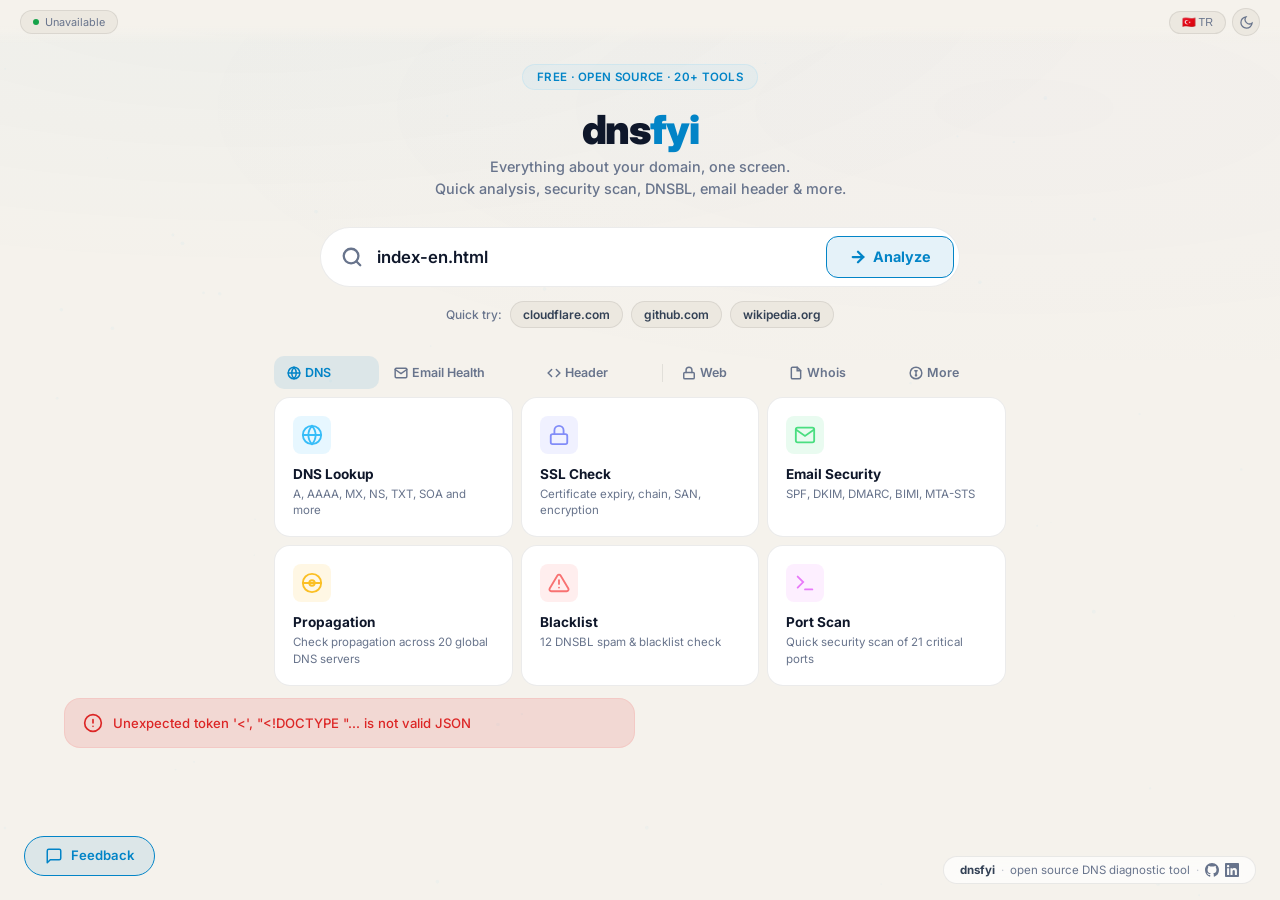
==== index-en.html @ 12da66c2 "sync: PDF export, SMTP diagnostics, soft fill buttons, favicon - PDF export: html2canvas + jspdf (lo" ====
<!DOCTYPE html>
<html lang="en">
<head>
<meta charset="UTF-8">
<meta name="viewport" content="width=device-width, initial-scale=1.0">
<title>dnsfyi — Free DNS Diagnostic Tool (20+ Tools)</title>
<meta name="description" content="dnsfyi — Free DNS diagnostic tool. DNS lookup, WHOIS, SSL check, email security, port scanner, DNSBL blacklist, typosquatting detection. 20+ tools, no sign‑up required.">
<meta name="keywords" content="DNS lookup, domain analysis, WHOIS, SSL check, blacklist, DNSBL, email security, SPF, DKIM, DMARC, port scanner, DNS tools">
<meta name="author" content="Uğur Çivak">
<meta name="robots" content="index, follow">
<meta name="theme-color" content="#0f172a">
<link rel="canonical" href="https://dnsfyi.com/en/">
<link rel="alternate" hreflang="tr" href="https://dnsfyi.com/">
<link rel="alternate" hreflang="en" href="https://dnsfyi.com/en/">
<link rel="alternate" hreflang="x-default" href="https://dnsfyi.com/">
<meta property="og:title" content="dnsfyi — Free DNS Diagnostic Tool">
<meta property="og:description" content="DNS, WHOIS, SSL, email security, port scanner, blacklist — all in one scored report. 20+ tools, free, no sign‑up.">
<meta property="og:type" content="website">
<meta property="og:url" content="https://dnsfyi.com/en/">
<meta property="og:site_name" content="dnsfyi">
<meta property="og:locale" content="en_US">
<meta name="twitter:card" content="summary_large_image">
<meta name="twitter:title" content="dnsfyi — DNS Diagnostic Tool">
<meta name="twitter:description" content="20+ tools for domain analysis — free, no sign‑up required.">
<script type="application/ld+json">{"@context":"https://schema.org","@type":"SoftwareApplication","name":"dnsfyi","description":"Free DNS diagnostic tool. DNS lookup, WHOIS, SSL, email security, port scanner, blacklist, typosquatting detection — 20+ tools.","applicationCategory":"WebApplication","operatingSystem":"All","offers":{"@type":"Offer","price":"0","priceCurrency":"USD"},"author":{"@type":"Person","name":"Uğur Çivak","url":"https://github.com/ugurcivak"},"url":"https://dnsfyi.com/en/","inLanguage":["tr","en"]}</script>
<script>(function(){var t=localStorage.getItem("theme");if(t==="dark")document.documentElement.setAttribute("data-theme","dark")})();</script>
<link rel="preconnect" href="https://fonts.googleapis.com">
<link href="https://fonts.googleapis.com/css2?family=Inter:wght@400;500;600;700;800;900&family=JetBrains+Mono:wght@400;500;600&display=swap" rel="stylesheet">
<link rel="icon" type="image/svg+xml" href="data:image/svg+xml,%3Csvg xmlns='http://www.w3.org/2000/svg' viewBox='0 0 32 32'%3E%3Crect x='13' y='15' width='6' height='14' rx='3' fill='%2338bdf8'/%3E%3Ccircle cx='16' cy='7' r='5.5' stroke='%2338bdf8' stroke-width='2' fill='none'/%3E%3Ccircle cx='16' cy='7' r='2' fill='%2338bdf8'/%3E%3C/svg%3E">
<link rel="manifest" href="/manifest.json">
<link rel="stylesheet" href="style.css">
<script defer src="/libs/html2canvas.min.js"></script>
<script defer src="/libs/jspdf.umd.min.js"></script>
</head>
<body>

<noscript><div style="text-align:center;padding:40px;color:var(--text-muted);font-family:sans-serif">dnsfyi requires JavaScript to function. Please enable JavaScript in your browser.</div></noscript>

<canvas id="particles"></canvas>
<div class="bg-glow"></div>

<div class="top-bar">
    <div class="top-bar-left">
    <div class="visitor-ip" id="visitorIp"><span class="ip-dot"></span> Loading IP...</div>
    <span class="visitor-ip" id="rate-limit" style="visibility:hidden"></span>
  </div>
  <div class="top-bar-right">
    <button id="langBtn" class="lang-btn" title="Türkçe">🇹🇷 TR</button>
    <button id="themeBtn" class="theme-btn" title="Light Theme">
      <svg class="icon-sun" viewBox="0 0 24 24" fill="none" stroke="currentColor" stroke-width="2" stroke-linecap="round"><circle cx="12" cy="12" r="5"/><line x1="12" y1="1" x2="12" y2="3"/><line x1="12" y1="21" x2="12" y2="23"/><line x1="4.22" y1="4.22" x2="5.64" y2="5.64"/><line x1="18.36" y1="18.36" x2="19.78" y2="19.78"/><line x1="1" y1="12" x2="3" y2="12"/><line x1="21" y1="12" x2="23" y2="12"/><line x1="4.22" y1="19.78" x2="5.64" y2="18.36"/><line x1="18.36" y1="5.64" x2="19.78" y2="4.22"/></svg>
      <svg class="icon-moon" style="display:none" viewBox="0 0 24 24" fill="none" stroke="currentColor" stroke-width="2" stroke-linecap="round"><path d="M21 12.79A9 9 0 1111.21 3 7 7 0 0021 12.79z"/></svg>
    </button>
  </div>
</div>

<!-- Hero -->
<section class="hero" id="hero">
  <div class="hero-badge">Free · Open Source · 20+ Tools</div>
  <div class="hero-brand">
    <div>
      <h1 class="hero-title">dns<span class="fyi">fyi</span></h1>
      <p class="hero-desc">Everything about your domain, one screen.<br>Quick analysis, security scan, DNSBL, email header &amp; more.</p>
    </div>
  </div>

  <div class="hero-search">
    <div class="search-container" id="searchContainer">
      <svg class="search-icon" width="22" height="22" viewBox="0 0 24 24" fill="none" stroke="currentColor" stroke-width="2.5" stroke-linecap="round"><circle cx="11" cy="11" r="8"/><line x1="21" y1="21" x2="16.65" y2="16.65"/></svg>
      <input type="text" id="domain-input" class="hero-input" placeholder="example.com" value="" spellcheck="false">
      <div class="search-actions">
        <button class="btn-analyze" id="analyze-btn">
          <svg width="18" height="18" viewBox="0 0 24 24" fill="none" stroke="currentColor" stroke-width="3" stroke-linecap="round"><line x1="5" y1="12" x2="19" y2="12"/><polyline points="12 5 19 12 12 19"/></svg>
          Analyze
        </button>
      </div>
    </div>
    <div class="hero-examples">
      <span>Quick try:</span>
      <button data-domain="cloudflare.com">cloudflare.com</button>
      <button data-domain="github.com">github.com</button>
      <button data-domain="wikipedia.org">wikipedia.org</button>
    </div>
  </div>
  <div class="hero-collapsed-bar" id="heroCollapsed">
    <button class="export-quick-btn" data-action="share" title="Copy Link">
      <svg width="14" height="14" viewBox="0 0 24 24" fill="none" stroke="currentColor" stroke-width="2.5" stroke-linecap="round"><path d="M10 13a5 5 0 007.54.54l3-3a5 5 0 00-7.07-7.07l-1.72 1.71"/><path d="M14 11a5 5 0 00-7.54-.54l-3 3a5 5 0 007.07 7.07l1.71-1.71"/></svg>
    </button>
    <button id="heroFavBtn" class="export-quick-btn" data-action="toggle-fav-domain" title="Add to favorites">
      <svg width="14" height="14" viewBox="0 0 24 24" fill="none" stroke="currentColor" stroke-width="2" stroke-linecap="round"><polygon points="12 2 15.09 8.26 22 9.27 17 14.14 18.18 21.02 12 17.77 5.82 21.02 7 14.14 2 9.27 8.91 8.26 12 2"/></svg>
    </button>
  </div>
</section>

<!-- Tab Bar -->
<div class="tab-bar">
  <button class="tab-btn active" data-tab="hizli">
    <svg width="15" height="15" viewBox="0 0 24 24" fill="none" stroke="currentColor" stroke-width="2.5" stroke-linecap="round"><circle cx="12" cy="12" r="10"/><path d="M2 12h20M12 2a15.3 15.3 0 014 10 15.3 15.3 0 01-4 10 15.3 15.3 0 01-4-10 15.3 15.3 0 014-10z"/></svg>
    DNS
  </button>
  <button class="tab-btn" data-tab="email-health">
    <svg width="15" height="15" viewBox="0 0 24 24" fill="none" stroke="currentColor" stroke-width="2.5" stroke-linecap="round"><path d="M4 4h16c1.1 0 2 .9 2 2v12c0 1.1-.9 2-2 2H4c-1.1 0-2-.9-2-2V6c0-1.1.9-2 2-2z"/><polyline points="22,6 12,13 2,6"/></svg>
    Email Health
  </button>
  <button class="tab-btn" data-tab="email-header">
    <svg width="15" height="15" viewBox="0 0 24 24" fill="none" stroke="currentColor" stroke-width="2.5" stroke-linecap="round"><polyline points="16 18 22 12 16 6"/><polyline points="8 6 2 12 8 18"/></svg>
    Header
  </button>
  <div class="tab-divider"></div>
  <button class="tab-btn" data-tab="web">
    <svg width="15" height="15" viewBox="0 0 24 24" fill="none" stroke="currentColor" stroke-width="2.5" stroke-linecap="round"><rect x="3" y="11" width="18" height="11" rx="2"/><path d="M7 11V7a5 5 0 0110 0v4"/></svg>
    Web
  </button>
  <button class="tab-btn" data-tab="whois">
    <svg width="15" height="15" viewBox="0 0 24 24" fill="none" stroke="currentColor" stroke-width="2.5" stroke-linecap="round"><path d="M14 2H6a2 2 0 00-2 2v16a2 2 0 002 2h12a2 2 0 002-2V8z"/><polyline points="14 2 14 8 20 8"/></svg>
    Whois
  </button>
  <button class="tab-btn" data-tab="fazlasi">
    <svg width="15" height="15" viewBox="0 0 24 24" fill="none" stroke="currentColor" stroke-width="2.5" stroke-linecap="round"><circle cx="12" cy="12" r="10"/><circle cx="12" cy="16" r="1"/><path d="M12 13v-4"/><line x1="10" y1="8" x2="14" y2="8"/></svg>
    More
  </button>
</div>

<!-- Tab Panels -->
<div id="panel-hizli" class="tab-panel active">

<!-- Features Grid -->
<section class="features" id="features">
  <div class="feature-card">
    <div class="feature-icon" style="background:rgba(56,189,248,0.12);color:#38bdf8">
      <svg width="22" height="22" viewBox="0 0 24 24" fill="none" stroke="currentColor" stroke-width="2" stroke-linecap="round"><circle cx="12" cy="12" r="10"/><path d="M2 12h20M12 2a15.3 15.3 0 014 10 15.3 15.3 0 01-4 10 15.3 15.3 0 01-4-10 15.3 15.3 0 014-10z"/></svg>
    </div>
    <h3>DNS Lookup</h3>
    <p>A, AAAA, MX, NS, TXT, SOA and more</p>
  </div>
  <div class="feature-card">
    <div class="feature-icon" style="background:rgba(129,140,248,0.12);color:#818cf8">
      <svg width="22" height="22" viewBox="0 0 24 24" fill="none" stroke="currentColor" stroke-width="2" stroke-linecap="round"><rect x="3" y="11" width="18" height="11" rx="2"/><path d="M7 11V7a5 5 0 0110 0v4"/></svg>
    </div>
    <h3>SSL Check</h3>
    <p>Certificate expiry, chain, SAN, encryption</p>
  </div>
  <div class="feature-card">
    <div class="feature-icon" style="background:rgba(74,222,128,0.12);color:#4ade80">
      <svg width="22" height="22" viewBox="0 0 24 24" fill="none" stroke="currentColor" stroke-width="2" stroke-linecap="round"><path d="M4 4h16c1.1 0 2 .9 2 2v12c0 1.1-.9 2-2 2H4c-1.1 0-2-.9-2-2V6c0-1.1.9-2 2-2z"/><polyline points="22,6 12,13 2,6"/></svg>
    </div>
    <h3>Email Security</h3>
    <p>SPF, DKIM, DMARC, BIMI, MTA-STS</p>
  </div>
  <div class="feature-card">
    <div class="feature-icon" style="background:rgba(251,191,36,0.12);color:#fbbf24">
      <svg width="22" height="22" viewBox="0 0 24 24" fill="none" stroke="currentColor" stroke-width="2" stroke-linecap="round"><circle cx="12" cy="12" r="10"/><path d="M2 12h20"/><circle cx="12" cy="12" r="3"/></svg>
    </div>
    <h3>Propagation</h3>
    <p>Check propagation across 20 global DNS servers</p>
  </div>
  <div class="feature-card">
    <div class="feature-icon" style="background:rgba(248,113,113,0.12);color:#f87171">
      <svg width="22" height="22" viewBox="0 0 24 24" fill="none" stroke="currentColor" stroke-width="2" stroke-linecap="round"><path d="M10.29 3.86L1.82 18a2 2 0 001.71 3h16.94a2 2 0 001.71-3L13.71 3.86a2 2 0 00-3.42 0z"/><line x1="12" y1="9" x2="12" y2="13"/><line x1="12" y1="17" x2="12.01" y2="17"/></svg>
    </div>
    <h3>Blacklist</h3>
    <p>12 DNSBL spam & blacklist check</p>
  </div>
  <div class="feature-card">
    <div class="feature-icon" style="background:rgba(232,121,249,0.12);color:#e879f9">
      <svg width="22" height="22" viewBox="0 0 24 24" fill="none" stroke="currentColor" stroke-width="2" stroke-linecap="round"><polyline points="4 17 10 11 4 5"/><line x1="12" y1="19" x2="20" y2="19"/></svg>
    </div>
    <h3>Port Scan</h3>
    <p>Quick security scan of 21 critical ports</p>
  </div>
</section>

<!-- Loading -->
<div id="loading" class="loading-area" style="display:none">
  <div class="loading-bar">
    <div class="loading-bar-fill" id="loading-bar-fill"></div>
  </div>
  <div class="loading-content">
    <div class="spinner"></div>
    <div>
      <div class="loading-title">dnsfyi is analyzing</div>
      <div class="loading-sub" id="loading-status">Querying DNS records</div>
    </div>
  </div>
</div>

<div id="loading-skeleton" class="skeleton-results" style="display:none">
  <div class="skeleton-col">
    <div class="skeleton-card">
      <div class="skeleton-line w60"></div>
      <div class="skeleton-line w80"></div>
      <div class="skeleton-line w40"></div>
    </div>
    <div class="skeleton-card">
      <div class="skeleton-line w80"></div>
      <div class="skeleton-line w100"></div>
      <div class="skeleton-line w60"></div>
      <div class="skeleton-line w40"></div>
    </div>
  </div>
  <div class="skeleton-col">
    <div class="skeleton-card">
      <div class="skeleton-line w40"></div>
      <div class="skeleton-line w100"></div>
      <div class="skeleton-line w80"></div>
    </div>
    <div class="skeleton-card">
      <div class="skeleton-line w60"></div>
      <div class="skeleton-line w80"></div>
      <div class="skeleton-line w40"></div>
    </div>
  </div>
</div>

<!-- Results -->
<div id="results"></div>
</div>

<!-- Panel: Web -->
<div id="panel-web" class="tab-panel">
  <div class="module-card">
    <div class="module-header">
      <div>
        <h3 class="module-title">Web Security Scan</h3>
        <p class="module-desc">SSL certificate, HTTP headers, security header score, port scan</p>
      </div>
      <button class="btn-analyze" data-module="web">
        <svg width="16" height="16" viewBox="0 0 24 24" fill="none" stroke="currentColor" stroke-width="3" stroke-linecap="round"><line x1="5" y1="12" x2="19" y2="12"/><polyline points="12 5 19 12 12 19"/></svg>
        Analyze
      </button>
    </div>
    <div id="loading-web" class="loading-area" style="display:none">
      <div class="loading-bar"><div class="loading-bar-fill"></div></div>
      <div class="loading-content"><div class="spinner"></div><div><div class="loading-title">Web security scan in progress</div></div></div>
    </div>
    <div id="results-web"></div>
  </div>
</div>

<!-- Panel: Whois -->
<div id="panel-whois" class="tab-panel">
  <div class="module-card">
    <div class="module-header">
      <div>
        <h3 class="module-title">WHOIS Information</h3>
        <p class="module-desc">Domain registration and ownership details</p>
      </div>
      <button class="btn-analyze" data-module="whois">
        <svg width="16" height="16" viewBox="0 0 24 24" fill="none" stroke="currentColor" stroke-width="3" stroke-linecap="round"><line x1="5" y1="12" x2="19" y2="12"/><polyline points="12 5 19 12 12 19"/></svg>
        Query
      </button>
    </div>
    <div id="loading-whois" class="loading-area" style="display:none">
      <div class="loading-bar"><div class="loading-bar-fill"></div></div>
      <div class="loading-content"><div class="spinner"></div><div><div class="loading-title">Querying WHOIS</div></div></div>
    </div>
    <div id="results-whois"></div>
  </div>
</div>

<!-- Panel: Port Scan -->
<div id="panel-port-scan" class="tab-panel">
  <div class="module-card">
    <div style="padding:16px">
      <div style="display:flex;gap:8px;margin-bottom:10px">
        <input type="number" id="port-port-input" placeholder="Port (e.g. 3389)" min="1" max="65535" style="flex:1;padding:10px 14px;background:var(--bg-elevated);border:1px solid var(--border);border-radius:var(--radius-md);color:var(--text);font-size:0.85rem;font-family:inherit;outline:none">
        <button id="port-scan-btn-custom" class="btn-analyze" style="padding:10px 20px;font-size:0.85rem;flex-shrink:0">Scan</button>
        <button id="port-scan-btn-reset" style="padding:10px 16px;font-size:0.8rem;flex-shrink:0;background:transparent;border:1px solid var(--border);border-radius:var(--radius-md);color:var(--text-muted);cursor:pointer;font-family:inherit">Reset</button>
      </div>
      <div style="font-size:0.72rem;color:var(--text-muted);margin-bottom:8px">Leave port empty to scan all 21 common ports</div>
    </div>
    <div id="loading-port-scan" class="loading-area" style="display:none">
      <div class="loading-bar"><div class="loading-bar-fill"></div></div>
      <div class="loading-content"><div class="spinner"></div><div><div class="loading-title">Scanning ports</div></div></div>
    </div>
    <div id="results-port-scan"></div>
  </div>
</div>

<!-- Panel: Reverse IP -->
<div id="panel-reverse-ip" class="tab-panel">
  <div class="module-card">
    <div class="module-header">
      <div>
        <h3 class="module-title">Reverse IP Lookup</h3>
        <p class="module-desc">Find other sites hosted on this IP or domain</p>
      </div>
    </div>
    <div style="padding:16px">
      <div class="reverse-ip-input">
        <input type="text" id="reverse-ip-input" placeholder="Enter IP or domain (e.g. 142.250.150.27)">
        <button class="btn-analyze" id="btn-reverse-ip">
          <svg width="16" height="16" viewBox="0 0 24 24" fill="none" stroke="currentColor" stroke-width="3" stroke-linecap="round"><line x1="5" y1="12" x2="19" y2="12"/><polyline points="12 5 19 12 12 19"/></svg>
          Lookup
        </button>
      </div>
    </div>
    <div id="loading-reverse-ip" class="loading-area" style="display:none">
      <div class="loading-bar"><div class="loading-bar-fill"></div></div>
      <div class="loading-content"><div class="spinner"></div><div><div class="loading-title">Reverse IP lookup in progress</div></div></div>
    </div>
    <div id="results-reverse-ip"></div>
  </div>
</div>

<!-- Panel: Email Header -->
<div id="panel-email-header" class="tab-panel">
  <div class="module-card">
    <div class="module-header">
      <div>
        <h3 class="module-title">Header Analysis</h3>
        <p class="module-desc">Paste raw email headers to view routing and security details</p>
      </div>
    </div>
    <div style="padding:16px">
      <textarea id="email-headers-input" class="email-headers-input" placeholder="Paste raw email headers here...
Received: from ...
Authentication-Results: ...
DKIM-Signature: ...
From: ...
To: ...
Subject: ..." spellcheck="false"></textarea>
      <button id="btn-analyze-email" class="btn-analyze" style="margin-top:12px;width:100%;justify-content:center">
        <svg width="16" height="16" viewBox="0 0 24 24" fill="none" stroke="currentColor" stroke-width="3" stroke-linecap="round"><line x1="5" y1="12" x2="19" y2="12"/><polyline points="12 5 19 12 12 19"/></svg>
        Analyze
      </button>
    </div>
    <div class="eh-examples">
      <span style="font-size:0.68rem;color:var(--text-muted);align-self:center">Examples:</span>
      <button class="eh-example-btn" data-example="legit">Legit Email</button>
      <button class="eh-example-btn" data-example="spam">Phishing Email</button>
    </div>
    <div id="results-email-header"></div>
  </div>
</div>

<!-- Panel: Email Health -->
<div id="panel-email-health" class="tab-panel">
  <div class="module-card">
    <div class="module-header">
      <div>
        <h3 class="module-title">Email Health</h3>
        <p class="module-desc">MX, SPF, DKIM, DMARC, Port 25 and PTR status</p>
      </div>
      <button class="btn-analyze" data-module="email-health">
        <svg width="16" height="16" viewBox="0 0 24 24" fill="none" stroke="currentColor" stroke-width="3" stroke-linecap="round"><line x1="5" y1="12" x2="19" y2="12"/><polyline points="12 5 19 12 12 19"/></svg>
        Analyze
      </button>
    </div>
    <div id="loading-email-health" class="loading-area" style="display:none">
      <div class="loading-bar"><div class="loading-bar-fill"></div></div>
      <div class="loading-content"><div class="spinner"></div><div><div class="loading-title">Email health check in progress</div></div></div>
    </div>
    <div id="results-email-health"></div>
  </div>
</div>

<!-- Panel: Fazlası -->
<div id="panel-fazlasi" class="tab-panel">
  <div style="max-width:900px;margin:0 auto;padding:16px 24px">
    <div style="display:grid;grid-template-columns:1fr 1fr;gap:10px">
      <div class="feature-card" data-tool="port-scan" style="cursor:pointer;text-align:center;padding:24px">
        <div class="feature-icon" style="background:rgba(56,189,248,0.12);color:#38bdf8;margin:0 auto 12px">
          <svg width="28" height="28" viewBox="0 0 24 24" fill="none" stroke="currentColor" stroke-width="2" stroke-linecap="round"><polyline points="4 17 10 11 4 5"/><line x1="12" y1="19" x2="20" y2="19"/></svg>
        </div>
        <h3>Port Scan</h3>
        <p style="font-size:0.75rem;color:var(--text-muted);margin-top:4px">Find open ports and services</p>
      </div>
      <div class="feature-card" data-tool="reverse-ip" style="cursor:pointer;text-align:center;padding:24px">
        <div class="feature-icon" style="background:rgba(129,140,248,0.12);color:#818cf8;margin:0 auto 12px">
          <svg width="28" height="28" viewBox="0 0 24 24" fill="none" stroke="currentColor" stroke-width="2" stroke-linecap="round"><circle cx="12" cy="12" r="10"/><path d="M2 12h20"/><path d="M12 2a15.3 15.3 0 014 10 15.3 15.3 0 01-4 10 15.3 15.3 0 01-4-10 15.3 15.3 0 014-10z"/></svg>
        </div>
        <h3>Reverse IP</h3>
        <p style="font-size:0.75rem;color:var(--text-muted);margin-top:4px">Find all domains on an IP</p>
      </div>
      <div class="feature-card" data-tool="propagation" style="cursor:pointer;text-align:center;padding:24px">
        <div class="feature-icon" style="background:rgba(251,191,36,0.12);color:#fbbf24;margin:0 auto 12px">
          <svg width="28" height="28" viewBox="0 0 24 24" fill="none" stroke="currentColor" stroke-width="2" stroke-linecap="round"><circle cx="12" cy="12" r="10"/><path d="M2 12h20"/><circle cx="12" cy="12" r="3"/></svg>
        </div>
        <h3>DNS Propagation</h3>
        <p style="font-size:0.75rem;color:var(--text-muted);margin-top:4px">Check DNS propagation worldwide</p>
      </div>
      <div class="feature-card" data-tool="blacklist" style="cursor:pointer;text-align:center;padding:24px">
        <div class="feature-icon" style="background:rgba(248,113,113,0.12);color:#f87171;margin:0 auto 12px">
          <svg width="28" height="28" viewBox="0 0 24 24" fill="none" stroke="currentColor" stroke-width="2" stroke-linecap="round"><path d="M12 22s8-4 8-10V5l-8-3-8 3v7c0 6 8 10 8 10z"/></svg>
        </div>
        <h3>Blacklist Check</h3>
        <p style="font-size:0.75rem;color:var(--text-muted);margin-top:4px">Check domain/IP against 30 DNSBLs</p>
      </div>
    </div>
    <div id="results-propagation" style="margin-top:10px"></div>
  </div>
</div>

<!-- Breadcrumb -->
<div class="breadcrumb" id="breadcrumb"></div>

<!-- Favorites Modal -->
<div id="toast" class="toast"></div>

<footer>
  <div class="footer-inner">
    <span>dnsfyi</span>
    <span class="footer-sep">·</span>
    <span>open source DNS diagnostic tool</span>
    <span class="footer-sep">·</span>
    <a href="https://github.com/ugurcivak/dnsfyi" target="_blank" title="GitHub">
      <svg width="14" height="14" viewBox="0 0 24 24" fill="currentColor"><path d="M12 0C5.37 0 0 5.37 0 12c0 5.31 3.435 9.795 8.205 11.385.6.105.825-.255.825-.57 0-.285-.015-1.23-.015-2.235-3.015.555-3.795-.735-4.035-1.41-.135-.345-.72-1.41-1.23-1.695-.42-.225-1.02-.78-.015-.795.945-.015 1.62.87 1.845 1.23 1.08 1.815 2.805 1.305 3.495.99.105-.78.42-1.305.765-1.605-2.67-.3-5.46-1.335-5.46-5.925 0-1.305.465-2.385 1.23-3.225-.12-.3-.54-1.53.12-3.18 0 0 1.005-.315 3.3 1.23.96-.27 1.98-.405 3-.405s2.04.135 3 .405c2.295-1.56 3.3-1.23 3.3-1.23.66 1.65.24 2.88.12 3.18.765.84 1.23 1.905 1.23 3.225 0 4.605-2.805 5.625-5.475 5.925.435.375.81 1.095.81 2.22 0 1.605-.015 2.895-.015 3.3 0 .315.225.69.825.57A12.02 12.02 0 0024 12c0-6.63-5.37-12-12-12z"/></svg>
    </a>
    <a href="https://www.linkedin.com/in/ugurcivak/" target="_blank" title="LinkedIn">
      <svg width="14" height="14" viewBox="0 0 24 24" fill="currentColor"><path d="M20.447 20.452h-3.554v-5.569c0-1.328-.027-3.037-1.852-3.037-1.853 0-2.136 1.445-2.136 2.939v5.667H9.351V9h3.414v1.561h.046c.477-.9 1.637-1.85 3.37-1.85 3.601 0 4.267 2.37 4.267 5.455v6.286zM5.337 7.433c-1.144 0-2.063-.926-2.063-2.065 0-1.138.92-2.063 2.063-2.063 1.14 0 2.064.925 2.064 2.063 0 1.139-.925 2.065-2.064 2.065zm1.782 13.019H3.555V9h3.564v11.452zM22.225 0H1.771C.792 0 0 .774 0 1.729v20.542C0 23.227.792 24 1.771 24h20.451C23.2 24 24 23.227 24 22.271V1.729C24 .774 23.2 0 22.222 0h.003z"/></svg>
    </a>
  </div>
</footer>

<button id="scrollTopBtn" class="scroll-top-btn" title="Scroll to Top">
  <svg width="20" height="20" viewBox="0 0 24 24" fill="none" stroke="currentColor" stroke-width="2.5" stroke-linecap="round"><polyline points="18 15 12 9 6 15"/></svg>
</button>
<script src="script.js"></script>
<a class="feedback-btn" href="mailto:feedback@dnsfyi.com" title="Feedback">
  <svg width="18" height="18" viewBox="0 0 24 24" fill="none" stroke="currentColor" stroke-width="2" stroke-linecap="round" stroke-linejoin="round">
    <path d="M21 15a2 2 0 01-2 2H7l-4 4V5a2 2 0 012-2h14a2 2 0 012 2z"/>
  </svg>
  <span>Feedback</span>
</a>
</body>
</html>
---- style.css ----
*,
*::before,
*::after { margin: 0; padding: 0; box-sizing: border-box; }

:root {
  --bg-primary: #f5f2ec;
  --bg-card: #ffffff;
  --bg-elevated: #ece8e0;
  --border: rgba(0, 0, 0, 0.08);
  --border-strong: rgba(2, 132, 199, 0.3);
  --text: #0f172a;
  --text-secondary: #334155;
  --text-muted: #68748c;
  --accent: #0284c7;
  --accent2: #6366f1;
  --accent-gradient: linear-gradient(135deg, #0284c7, #6366f1);
  --accent-glow: rgba(2, 132, 199, 0.1);
  --green: #16a34a;
  --green-bg: rgba(22, 163, 74, 0.12);
  --red: #dc2626;
  --red-bg: rgba(220, 38, 38, 0.12);
  --yellow: #d97706;
  --yellow-bg: rgba(217, 119, 6, 0.12);
  --radius-sm: 8px;
  --radius-md: 12px;
  --radius-lg: 16px;
  --radius-xl: 20px;
  --radius-pill: 99px;
  --anim-fast: 0.15s ease;
  --anim-normal: 0.2s cubic-bezier(0.4, 0, 0.2, 1);
  --anim-slow: 0.35s ease;
}

[data-theme="dark"] {
  --bg-primary: #060a18;
  --bg-card: #11163a;
  --bg-elevated: #181f45;
  --border: rgba(56, 189, 248, 0.07);
  --border-strong: rgba(56, 189, 248, 0.18);
  --text: #eef2ff;
  --text-secondary: #94a3b8;
  --text-muted: #4a5a7a;
  --accent: #38bdf8;
  --accent2: #818cf8;
  --accent-gradient: linear-gradient(135deg, #38bdf8, #818cf8);
  --accent-glow: rgba(56, 189, 248, 0.12);
  --green: #4ade80;
  --green-bg: rgba(74, 222, 128, 0.1);
  --red: #f87171;
  --red-bg: rgba(248, 113, 113, 0.1);
  --yellow: #fbbf24;
  --yellow-bg: rgba(251, 191, 36, 0.1);
}

html { font-size: 16px; scroll-behavior: smooth; }

:focus-visible { outline: 2px solid var(--accent); outline-offset: 2px; }

body {
  font-family: "Inter", -apple-system, BlinkMacSystemFont, "Segoe UI", sans-serif;
  background: var(--bg-primary);
  color: var(--text);
  min-height: 100vh;
  overflow-x: hidden;
  -webkit-font-smoothing: antialiased;
  transition: background-color 0.35s ease, color 0.35s ease;
}

.card-transition {
  transition: background-color 0.35s ease, border-color 0.35s ease, color 0.35s ease;
}

/* ── Background ── */
#particles {
  position: fixed; inset: 0; z-index: 0; pointer-events: none;
  opacity: .15;
}
[data-theme="dark"] #particles { opacity: .4; }

.bg-glow {
  position: fixed; top: -30%; left: -10%; width: 120%; height: 70%;
  background: radial-gradient(ellipse at 25% 40%, rgba(2,132,199,0.03) 0%, transparent 55%),
              radial-gradient(ellipse at 75% 60%, rgba(99,102,241,0.02) 0%, transparent 55%);
  pointer-events: none; z-index: 0;
}
[data-theme="dark"] .bg-glow {
  background: radial-gradient(ellipse at 25% 40%, rgba(56,189,248,0.05) 0%, transparent 55%),
              radial-gradient(ellipse at 75% 60%, rgba(129,140,248,0.03) 0%, transparent 55%);
}

/* ── Top Bar ── */
.top-bar {
  position: fixed; top: 0; left: 0; right: 0; z-index: 100;
  display: flex; justify-content: space-between; align-items: center;
  padding: 8px 20px;
  background: linear-gradient(180deg, var(--bg-primary) 60%, transparent);
  pointer-events: none;
}
.top-bar > * { pointer-events: auto; }
.top-bar-left { display: flex; align-items: center; gap: 6px; }
.top-bar-right { display: flex; align-items: center; gap: 6px; }

.visitor-ip {
  display: flex; align-items: center; gap: 6px;
  font-size: 0.68rem; color: var(--text-muted);
  background: var(--bg-elevated); border-radius: 20px;
  padding: 4px 12px; border: 1px solid var(--border);
}
.ip-dot { width: 6px; height: 6px; border-radius: 50%; background: var(--green); display: inline-block; }

.lang-btn, .theme-btn {
  display: flex; align-items: center; gap: 4px;
  background: var(--bg-elevated); border: 1px solid var(--border);
  color: var(--text-muted); border-radius: 20px; padding: 4px 12px;
  font-size: 0.68rem; cursor: pointer; transition: all .15s;
}
.lang-btn:hover, .theme-btn:hover { border-color: var(--border-strong); color: var(--text); }
.theme-btn { padding: 4px; width: 28px; height: 28px; border-radius: 50%; justify-content: center; }
.theme-btn svg { width: 15px; height: 15px; }

/* ── Hero ── */
.hero {
  position: relative; z-index: 1;
  max-width: 780px; margin: 0 auto;
  padding: 64px 24px 24px;
  text-align: center;
  transition: padding .3s, opacity .3s;
}
.hero.collapsed { padding: 24px 0 4px; max-width: none; }
.hero.collapsed .hero-badge,
.hero.collapsed .hero-brand,
.hero.collapsed .features,
.hero.collapsed .hero-search .hero-examples { display: none; }
.hero.collapsed .hero-search .search-container { display: flex; }
.hero.collapsed .hero-search { margin-top: 0; }
.hero-collapsed-bar { display: none; align-items: center; justify-content: center; gap: 30px; padding: 8px 24px 4px; }
.hero.collapsed .hero-collapsed-bar { display: flex; }
.new-search-btn {
  display: inline-flex; align-items: center; gap: 5px;
  padding: 6px 14px; border: 1px solid var(--border); border-radius: 30px;
  background: var(--bg-elevated); color: var(--text-secondary);
  font-size: .78rem; font-weight: 600; font-family: inherit; cursor: pointer;
  transition: all .2s;
}
.new-search-btn:hover { border-color: var(--accent); color: var(--accent); background: rgba(56,189,248,.06); }

.hero-badge {
  display: inline-flex; align-items: center; gap: 6px;
  padding: 5px 14px; border-radius: 99px;
  background: rgba(56,189,248,0.06); border: 1px solid rgba(56,189,248,0.12);
  color: var(--accent); font-size: 0.72rem; font-weight: 600;
  letter-spacing: .3px; text-transform: uppercase;
  margin-bottom: 20px;
}

.hero-brand { display: flex; align-items: center; justify-content: center; margin-bottom: 28px; }

.hero-title {
  font-size: 2.5rem; font-weight: 900; letter-spacing: -1.2px; line-height: 1; color: var(--text);
}
.hero-title .fyi { color: var(--accent); }

.hero-desc {
  margin-top: 6px; font-size: 0.9rem; color: var(--text-muted); line-height: 1.5; font-weight: 500;
}

/* ── Search ── */
.hero-search { margin-top: 4px; }

.search-container {
  display: flex; align-items: center; gap: 0;
  background: var(--bg-card); border: 1.5px solid var(--border);
  border-radius: 60px; padding: 5px 5px 5px 20px;
  transition: all 0.3s cubic-bezier(0.4, 0, 0.2, 1);
  max-width: 640px; margin: 0 auto;
}
.search-container:focus-within {
  border-color: var(--accent); box-shadow: 0 0 0 4px var(--accent-glow), 0 8px 32px rgba(56,189,248,0.08);
  background: var(--bg-elevated);
}

.search-icon { color: var(--text-muted); flex-shrink: 0; }

.hero-input {
  flex: 1; padding: 14px 14px; border: none; background: transparent;
  color: var(--text); font-size: 1.05rem; font-weight: 600; font-family: inherit;
  outline: none; min-width: 0;
}
.hero-input::placeholder { color: var(--text-muted); font-weight: 500; }

.search-actions { display: flex; align-items: center; gap: 4px; flex-shrink: 0; }


.btn-analyze {
  display: inline-flex; align-items: center; gap: 6px;
  padding: 11px 22px; border: 1px solid var(--accent); border-radius: var(--radius-md);
  background: var(--accent-glow); color: var(--accent);
  font-size: 0.9rem; font-weight: 700; font-family: inherit; cursor: pointer; line-height: 1;
  transition: background .2s, transform .2s;
}
.btn-analyze:hover { background: rgba(56,189,248,0.18); transform: translateY(-1px); }
[data-theme="dark"] .btn-analyze:hover { background: rgba(56,189,248,0.2); }
.btn-analyze:active { transform: translateY(0); }
.btn-analyze:disabled { opacity: .5; cursor: not-allowed; transform: none; }

/* ── Examples ── */
.hero-examples {
  display: flex; align-items: center; justify-content: center; gap: 8px;
  margin-top: 14px; flex-wrap: wrap;
}
.hero-examples span { font-size: 0.75rem; color: var(--text-muted); font-weight: 500; }
.hero-examples button {
  padding: 5px 12px; border-radius: 20px; border: 1px solid var(--border);
  background: var(--bg-elevated); color: var(--text-secondary);
  font-size: 0.75rem; font-weight: 600; font-family: inherit; cursor: pointer;
  transition: all 0.2s;
}
.hero-examples button:hover { border-color: var(--accent); color: var(--accent); background: rgba(56,189,248,0.06); }


/* ── Features Grid ── */
.features {
  position: relative; z-index: 1;
  display: grid; grid-template-columns: repeat(auto-fill, minmax(200px, 1fr));
  gap: 8px; max-width: 780px; margin: 8px auto 0; padding: 0 24px;
}

.feature-card {
  padding: 18px; border-radius: var(--radius-lg);
  background: var(--bg-card); border: 1px solid var(--border);
  text-align: left; transition: all 0.25s ease;
}
.health-stat, .badge, .module-card, .loading-bar, .eh-card, .score-item, .score-info-card {
  transition: background-color 0.35s ease, border-color 0.35s ease, color 0.35s ease, box-shadow 0.35s ease;
}
.feature-card:hover { border-color: var(--border-strong); transform: translateY(-2px); box-shadow: 0 4px 16px rgba(0,0,0,0.08); }
[data-theme="dark"] .feature-card:hover { box-shadow: 0 8px 24px rgba(0,0,0,.2); }

.feature-icon {
  display: inline-flex; align-items: center; justify-content: center;
  width: 38px; height: 38px; border-radius: var(--radius-sm); margin-bottom: 12px;
}

.feature-card h3 { font-size: 0.85rem; font-weight: 700; margin-bottom: 4px; }
.feature-card p { font-size: 0.72rem; color: var(--text-muted); line-height: 1.4; }

/* ── Pill Tab Bar ── */
.tab-bar {
  position: relative; z-index: 1;
  display: flex; gap: 2px; justify-content: center; flex-wrap: nowrap;
  max-width: 780px; margin: 4px auto 0; padding: 0 24px;
  overflow-x: auto; -webkit-overflow-scrolling: touch;
}
.tab-bar::-webkit-scrollbar { display: none; }
.tab-btn {
  display: inline-flex; align-items: center; gap: 4px;
  padding: 8px 12px; border: 1px solid transparent; border-radius: 10px;
  background: transparent; color: var(--text-muted);
  font-size: 0.78rem; font-weight: 600; font-family: inherit;
  cursor: pointer; transition: all 0.2s; white-space: nowrap;
  flex: 1 1 auto; min-width: 0;
}
.tab-btn:hover { color: var(--text-secondary); background: rgba(0,0,0,0.03); }
[data-theme="dark"] .tab-btn:hover { background: rgba(255,255,255,0.02); }
.tab-btn.active { color: var(--accent); background: var(--accent-glow); border-color: transparent; }
.tab-btn svg { flex-shrink: 0; width: 14px; height: 14px; }
.tab-divider { width: 1px; height: 18px; background: var(--border); align-self: center; margin: 0 4px; flex-shrink: 0; }

.tab-panel { display: none; position: relative; z-index: 1; }
.tab-panel.active { display: block; animation: fade-up 0.35s ease; }

/* ── Loading ── */
.loading-area {
  position: relative; z-index: 1;
  max-width: 780px; margin: 16px auto; padding: 0 24px;
}
.loading-bar { height: 3px; background: var(--bg-elevated); border-radius: 99px; overflow: hidden; margin-bottom: 14px; }
.loading-bar-fill { height: 100%; background: var(--accent-gradient); border-radius: 99px; transition: width var(--anim-slow); width: 0%; }
.loading-content { display: flex; align-items: center; gap: 14px; }
.spinner { width: 24px; height: 24px; border: 2.5px solid var(--border); border-top-color: var(--accent); border-radius: 50%; animation: spin .7s linear infinite; flex-shrink: 0; }
@keyframes spin { to { transform: rotate(360deg); } }
.loading-title { font-size: 0.88rem; font-weight: 600; }
.loading-sub { font-size: 0.78rem; color: var(--text-muted); margin-top: 2px; }

/* ── Skeleton Loader ── */
.skeleton-results {
  position: relative; z-index: 1;
  display: grid; grid-template-columns: 1fr 1fr; gap: 10px;
  max-width: 1200px; margin: 12px auto; padding: 0 24px;
}
.skeleton-col { display: flex; flex-direction: column; gap: 10px; }
.skeleton-card {
  background: var(--bg-card); border: 1px solid var(--border);
  border-radius: var(--radius-lg); padding: 16px;
}
.skeleton-line { height: 12px; background: var(--bg-elevated); border-radius: 4px; margin-bottom: 8px; }
.skeleton-line:last-child { margin-bottom: 0; }
.skeleton-line.w60 { width: 60%; }
.skeleton-line.w80 { width: 80%; }
.skeleton-line.w40 { width: 40%; }
.skeleton-line.w100 { width: 100%; }
@keyframes skeleton-pulse {
  0%, 100% { opacity: 1; }
  50% { opacity: 0.35; }
}
.skeleton-card { animation: skeleton-pulse 1.6s ease-in-out infinite; }
.skeleton-card:nth-child(2) { animation-delay: 0.2s; }
.skeleton-card:nth-child(3) { animation-delay: 0.4s; }
.skeleton-card:nth-child(4) { animation-delay: 0.6s; }
.skeleton-bar { animation: skeleton-pulse 1.6s ease-in-out infinite; background: var(--bg-elevated); }
@keyframes ring-pulse {
  0%, 100% { opacity: 1; transform: scale(1); }
  50% { opacity: 0.3; transform: scale(0.85); }
}
.pulsing-ring { animation: ring-pulse 1.2s ease-in-out infinite; }

@media (max-width: 800px) {
  .skeleton-results { grid-template-columns: 1fr; }
}

/* ── Results Dashboard Grid ── */
#results {
  position: relative; z-index: 1;
  padding: 12px 24px 24px;
  animation: fade-up 0.35s ease;
  display: grid;
  grid-template-columns: 1fr 1fr;
  gap: 10px;
  max-width: 1200px; margin: 0 auto;
  align-items: start;
  grid-auto-flow: dense;
}
@keyframes fade-up { from { opacity: 0; transform: translateY(12px); } to { opacity: 1; transform: translateY(0); } }

#results > .section-full { grid-column: 1 / -1; }
#results > .col-left { grid-column: 1; min-width: 0; display: flex; flex-direction: column; gap: 10px; }
#results > .col-right { grid-column: 2; min-width: 0; display: flex; flex-direction: column; gap: 10px; }

/* ── Health Section → Stats Header ── */
.health-section {
  display: flex; flex-direction: column; gap: 8px;
}
.health-header { display: flex; flex-direction: column; gap: 8px; }
.health-top-row { display: flex; align-items: center; justify-content: space-between; gap: 10px; }
.health-domain { font-size: 1rem; font-weight: 700; display: flex; align-items: center; gap: 6px; flex-wrap: wrap; }
.health-domain .ip-tag { font-weight: 400; color: var(--text-muted); font-size: 0.75rem; font-family: "JetBrains Mono", monospace; }
.fav-star-btn { background: none; border: none; cursor: pointer; padding: 2px; display: inline-flex; align-items: center; color: var(--text-muted); transition: color .2s, transform .2s; }
.fav-star-btn:hover { color: var(--yellow); transform: scale(1.15); }
.health-right { display: flex; align-items: center; gap: 6px; flex-shrink: 0; }
.health-ring-wrap { position: relative; width: 48px; height: 48px; flex-shrink: 0; }
.health-ring-wrap svg { transform: rotate(-90deg); width: 48px; height: 48px; }
.health-number { position: absolute; inset: 0; display: flex; align-items: center; justify-content: center; font-size: 0.85rem; font-weight: 800; }
.health-label { line-height: 1.2; display: none; }
.health-stats { display: flex; gap: 4px; flex-wrap: wrap; }
.health-stat { padding: 3px 8px; border-radius: var(--radius-sm); font-size: 0.65rem; font-weight: 600; background: var(--bg-elevated); border: 1px solid var(--border); color: var(--text-secondary); }

/* ── WHOIS Grid ── */
.whois-grid { display: grid; grid-template-columns: auto 1fr; gap: 3px 16px; margin: 8px 0 6px; align-items: baseline; }
.whois-label { font-size: 0.71rem; color: var(--text-muted); white-space: nowrap; }
.whois-value { font-size: 0.78rem; color: var(--text-secondary); font-weight: 600; word-break: break-word; }
.whois-expiry { font-weight: 700; }
.whois-statuses { display: flex; gap: 4px; flex-wrap: wrap; margin-top: 2px; }
.domain-status {
  display: inline-block; padding: 1px 8px; border-radius: 4px;
  font-size: 0.62rem; font-weight: 600;
  background: rgba(148,163,184,0.08); border: 1px solid var(--border);
  color: var(--text-muted); font-family: "JetBrains Mono", monospace;
  white-space: nowrap;
}

/* ── TXT Service Badge ── */
.svc-badge { display: inline-flex; align-items: center; padding: 2px 9px; border-radius: 4px; font-size: 0.63rem; font-weight: 700; border: 1px solid; margin-right: 8px; flex-shrink: 0; letter-spacing: .01em; }

/* ── Section Cards → Widget Cards ── */
.section {
  background: var(--bg-card); border: 1px solid var(--border);
  border-radius: var(--radius-lg); overflow: hidden;
  transition: border-color 0.2s; break-inside: avoid;
}
.section:hover { border-color: var(--border-strong); }
.section-header {
  display: flex; align-items: center; justify-content: space-between;
  padding: 13px 18px; cursor: pointer; user-select: none; gap: 10px;
  transition: background 0.15s;
}
.section-header:hover { background: rgba(0,0,0,0.02); }
[data-theme="dark"] .section-header:hover { background: rgba(255,255,255,0.015); }
.section-title { display: flex; align-items: center; gap: 10px; font-size: 0.88rem; font-weight: 700; }
.section-title svg { flex-shrink: 0; color: var(--accent); }
.section-arrow { color: var(--text-muted); transition: transform 0.3s; flex-shrink: 0; }
.section.collapsed .section-arrow { transform: rotate(-90deg); }
.section-body { padding: 0 18px 16px; }
.section.collapsed .section-body { display: none; }

/* ── Badges ── */
.badge { display: inline-flex; align-items: center; padding: 3px 12px; border-radius: 20px; font-size: 0.72rem; font-weight: 700; font-family: "JetBrains Mono", monospace; }
.badge-ok { background: var(--green-bg); color: var(--green); border: 1px solid rgba(74,222,128,0.2); }
.badge-error { background: var(--red-bg); color: var(--red); border: 1px solid rgba(248,113,113,0.2); }
.badge-warning { background: var(--yellow-bg); color: var(--yellow); border: 1px solid rgba(251,191,36,0.2); }
.badge-muted { background: rgba(148,163,184,0.08); color: var(--text-muted); border: 1px solid rgba(148,163,184,0.1); }
.badge-info { background: rgba(56,189,248,0.1); color: var(--accent); border: 1px solid rgba(56,189,248,0.15); }

/* ── DNS Grid ── */
.dns-grid { display: flex; flex-direction: column; gap: 5px; }
.dns-row { display: flex; align-items: flex-start; gap: 10px; padding: 9px 14px; background: var(--bg-elevated); border-radius: var(--radius-sm); border: 1px solid var(--border); }
.dns-type { font-family: "JetBrains Mono", monospace; font-size: 0.75rem; font-weight: 700; color: var(--accent); min-width: 50px; padding: 2px 6px; border-radius: 4px; background: rgba(56,189,248,0.08); text-align: center; flex-shrink: 0; }
.dns-values { font-family: "JetBrains Mono", monospace; font-size: 0.82rem; color: var(--text-secondary); word-break: break-word; line-height: 1.6; flex: 1; }
.dns-record { display: flex; align-items: flex-start; gap: 6px; padding: 4px 0; flex-wrap: wrap; }
.dns-record + .dns-record { border-top: 1px solid var(--border); margin-top: 3px; padding-top: 6px; }
.dns-record-val { color: var(--text-secondary); }
.mx-prio {
  display: inline-flex; align-items: center; justify-content: center;
  min-width: 28px; padding: 2px 8px; border-radius: 4px;
  background: var(--accent-glow); color: var(--accent);
  font-family: "JetBrains Mono", monospace; font-size: 0.8rem; font-weight: 700;
  margin-right: 6px; flex-shrink: 0;
}
.dns-record-ip { font-size: 0.68rem; color: var(--text-muted); }
.dns-record-ttl { font-size: 0.62rem; color: var(--text-muted); background: rgba(0,0,0,0.04); padding: 1px 6px; border-radius: 4px; margin-left: 4px; }
[data-theme="dark"] .dns-record-ttl { background: rgba(255,255,255,0.04); }
.copy-btn { background: none; border: none; color: var(--text-muted); cursor: pointer; padding: 2px 5px; border-radius: 4px; transition: all 0.15s; display: inline-flex; align-items: center; flex-shrink: 0; }
.copy-btn:hover { background: rgba(56,189,248,0.1); color: var(--accent); }

/* ── Score Card ── */
.score-card {
  display: flex; gap: 20px;
  padding: 20px; background: var(--bg-card); border: 1px solid var(--border);
  border-radius: var(--radius-lg); margin-bottom: 12px;
}
.score-circle-wrap { position: relative; flex-shrink: 0; width: 120px; height: 120px; }
.score-circle { width: 120px; height: 120px; }
.score-value { position: absolute; top: 40%; left: 50%; transform: translate(-50%, -50%); font-size: 2rem; font-weight: 800; font-family: "JetBrains Mono", monospace; }
.score-label { position: absolute; top: 72%; left: 50%; transform: translateX(-50%); font-size: 0.65rem; font-weight: 600; color: var(--text-muted); text-transform: uppercase; }
.score-right { flex: 1; display: flex; flex-direction: column; gap: 8px; min-width: 0; }
.score-breakdown { display: grid; grid-template-columns: repeat(7, 1fr); gap: 5px; }
.score-item { display: flex; flex-direction: column; align-items: center; text-align: center; padding: 6px 4px; background: var(--bg-elevated); border-radius: var(--radius-sm); }
.score-item-name { font-size: 0.68rem; font-weight: 600; color: var(--text); margin-bottom: 2px; }
.score-item-pts { font-size: 0.68rem; font-weight: 700; }
.score-info-grid { display: grid; grid-template-columns: repeat(auto-fill, minmax(150px, 1fr)); gap: 5px; }
.score-info-card { padding: 8px 12px; background: var(--bg-elevated); border: 1px solid var(--border); border-radius: var(--radius-sm); display: flex; align-items: center; gap: 6px; font-size: 0.75rem; }
.score-info-card .info-icon { font-weight: 700; font-size: 0.8rem; }
.score-info-card .info-name { font-weight: 600; color: var(--text-secondary); }
.score-info-card .info-detail { font-size: 0.65rem; color: var(--text-muted); margin-left: auto; }

@media (max-width: 768px) { .score-breakdown { grid-template-columns: repeat(4, 1fr); } }
@media (max-width: 480px) { .score-card { flex-direction: column; align-items: flex-start; } .score-breakdown { grid-template-columns: repeat(3, 1fr); } }

/* ── Propagation ── */
.prop-grid { display: grid; grid-template-columns: repeat(auto-fill, minmax(190px, 1fr)); gap: 5px; }
.prop-card { padding: 11px; background: var(--bg-elevated); border: 1px solid var(--border); border-radius: var(--radius-md); }
.prop-card h4 { font-size: 0.78rem; font-weight: 700; color: var(--accent); margin-bottom: 2px; }
.prop-card .ip { font-size: 0.62rem; color: var(--text-muted); font-family: "JetBrains Mono", monospace; }
.prop-card .record { margin-top: 3px; font-family: "JetBrains Mono", monospace; font-size: 0.72rem; color: var(--text-secondary); word-break: break-all; }
.prop-dot { width: 6px; height: 6px; border-radius: 50%; display: inline-block; margin-right: 4px; }

/* ── Reverse IP ── */
.reverse-ip-section { margin-top: 20px; padding-top: 20px; border-top: 1px solid var(--border); }
.reverse-ip-title { font-size: 1rem; font-weight: 700; margin-bottom: 4px; }
.reverse-ip-desc { font-size: 0.78rem; color: var(--text-muted); margin-bottom: 10px; }
.reverse-ip-input { display: flex; gap: 8px; margin-top: 8px; }
.reverse-ip-input input {
  flex: 1; padding: 10px 14px; background: var(--bg-elevated);
  border: 1px solid var(--border); border-radius: var(--radius-md);
  color: var(--text); font-size: 0.85rem; font-family: inherit; outline: none;
  transition: border-color 0.2s;
}
.reverse-ip-input input:focus { border-color: var(--accent); box-shadow: 0 0 0 2px var(--accent-glow); }
.reverse-ip-input input::placeholder { color: var(--text-muted); }
.reverse-ip-grid { display: grid; grid-template-columns: repeat(auto-fill, minmax(180px, 1fr)); gap: 5px; margin-top: 10px; }
.reverse-ip-card { padding: 8px 12px; background: var(--bg-elevated); border: 1px solid var(--border); border-radius: var(--radius-sm); font-size: 0.78rem; color: var(--text-secondary); cursor: pointer; transition: all 0.15s; word-break: break-all; }
.reverse-ip-card:hover { border-color: var(--accent); color: var(--accent); background: rgba(56,189,248,0.04); }
.reverse-ip-count { font-size: 0.75rem; color: var(--text-muted); margin-top: 8px; }

/* ── Table ── */
.detail-table { width: 100%; border-collapse: separate; border-spacing: 0; font-size: 0.82rem; }
.detail-table tr:not(:last-child) td { border-bottom: 1px solid var(--border); }
.detail-table td { padding: 6px 10px; vertical-align: top; }
.detail-table td:first-child { color: var(--text-muted); font-weight: 500; white-space: nowrap; width: 1%; padding-right: 16px; }
.detail-table td:last-child { color: var(--text); word-break: break-all; }

/* ── SSL ── */
.ssl-progress { display: flex; align-items: center; gap: 12px; margin: 6px 0; }
.progress-bar { flex: 1; height: 6px; background: var(--bg-elevated); border-radius: 99px; overflow: hidden; }
.progress-fill { height: 100%; border-radius: 99px; transition: width .8s cubic-bezier(.4,0,.2,1); }

/* ── SSL Chain ── */
.ssl-chain { display: flex; flex-direction: column; gap: 0; margin-top: 12px; }
.ssl-chain-item { padding: 10px 14px; background: var(--bg-elevated); border: 1px solid var(--border); border-radius: var(--radius-sm); position: relative; }
.ssl-chain-item + .ssl-chain-item { margin-top: 0; border-top: none; border-radius: 0 0 var(--radius-sm) var(--radius-sm); }
.ssl-chain-item:first-child { border-radius: var(--radius-sm) var(--radius-sm) 0 0; }
.ssl-chain-item:last-child { border-radius: 0 0 var(--radius-sm) var(--radius-sm); }
.ssl-chain-arrow { display: flex; align-items: center; justify-content: center; padding: 2px 0; color: var(--text-muted); font-size: 0.7rem; }

/* ── Ports ── */
.port-grid { display: grid; grid-template-columns: repeat(auto-fill, minmax(180px, 1fr)); gap: 4px; }
.port-item { display: flex; align-items: center; justify-content: space-between; padding: 8px 12px; border-radius: var(--radius-sm); background: var(--bg-elevated); border: 1px solid var(--border); font-size: 0.76rem; transition: border-color .15s; overflow: hidden; }
.port-item.port-open { background: rgba(74,222,128,0.06); border-color: rgba(74,222,128,0.2); }
.port-left { display: flex; align-items: center; gap: 8px; min-width: 0; overflow: hidden; }
.port-num { font-family: "JetBrains Mono", monospace; font-weight: 700; font-size: 0.85rem; color: var(--text); min-width: 32px; flex-shrink: 0; }
.port-item.port-open .port-num { color: var(--green); }
.port-svc { color: var(--text-muted); font-size: 0.68rem; white-space: nowrap; overflow: hidden; text-overflow: ellipsis; }
.port-status { font-size: 0.65rem; font-weight: 700; padding: 2px 10px; border-radius: 20px; flex-shrink: 0; }
.port-status-open { background: var(--green-bg); color: var(--green); }
.port-status-closed { background: rgba(148,163,184,0.08); color: var(--text-muted); }

/* ── Subdomains ── */
.sub-grid { display: grid; grid-template-columns: repeat(auto-fill, minmax(220px, 1fr)); gap: 4px; }
.sub-item { padding: 6px 10px; border-radius: var(--radius-sm); background: var(--bg-elevated); border: 1px solid var(--border); font-family: "JetBrains Mono", monospace; font-size: 0.76rem; word-break: break-all; cursor: pointer; transition: border-color 0.15s; }
.sub-item:hover { border-color: var(--accent); }

/* ── Blacklist ── */
.bl-grid { display: grid; grid-template-columns: repeat(auto-fill, minmax(240px, 1fr)); gap: 4px; }
.bl-item { display: flex; align-items: center; justify-content: space-between; padding: 7px 12px; background: var(--bg-elevated); border: 1px solid var(--border); border-radius: var(--radius-sm); }
.bl-name { font-size: 0.78rem; font-weight: 600; }
.bl-domain-tag { font-size: 0.62rem; color: var(--text-muted); font-family: "JetBrains Mono", monospace; }
.bl-status { padding: 3px 10px; border-radius: 20px; font-size: 0.68rem; font-weight: 700; }
.bl-clean { background: var(--green-bg); color: var(--green); }
.bl-listed { background: var(--red-bg); color: var(--red); }

/* ── WHOIS ── */
.whois-raw { margin-top: 10px; }
.whois-raw summary { cursor: pointer; font-size: 0.78rem; font-weight: 600; color: var(--text-secondary); padding: 7px 12px; border-radius: var(--radius-sm); background: var(--bg-elevated); transition: background .15s; }
.whois-raw pre { margin-top: 6px; padding: 12px; background: var(--bg-primary); border-radius: var(--radius-sm); font-family: "JetBrains Mono", monospace; font-size: 0.68rem; line-height: 1.5; max-height: 280px; overflow-y: auto; color: var(--text-secondary); border: 1px solid var(--border); white-space: pre-wrap; word-break: break-all; }

/* ── Toast ── */
.toast {
  position: fixed; bottom: 28px; left: 50%; transform: translateX(-50%) translateY(80px);
  padding: 10px 22px; border-radius: var(--radius-md);
  background: var(--bg-elevated); border: 1px solid var(--border);
  color: var(--text); font-size: 0.82rem; font-weight: 500;
  opacity: 0; transition: all .35s cubic-bezier(.4,0,.2,1); pointer-events: none; z-index: 300;
  box-shadow: 0 4px 20px rgba(0,0,0,0.12);
}
[data-theme="dark"] .toast { box-shadow: 0 8px 32px rgba(0,0,0,.3); }
.toast.show { opacity: 1; transform: translateX(-50%) translateY(0); }

/* ── Module Card ── */
.module-card { max-width: 780px; margin: 8px auto 0; padding: 0 24px; }
.module-header {
  display: flex; align-items: flex-start; justify-content: space-between;
  gap: 16px; margin-bottom: 14px;
}
.module-title { font-size: 1.2rem; font-weight: 700; }
.module-desc { font-size: 0.82rem; color: var(--text-muted); margin-top: 3px; }
.module-card .btn-analyze { flex-shrink: 0; }

/* ── Export ── */
.export-actions { display: flex; gap: 10px; justify-content: center; margin-top: 16px; }
.export-btn { font-size: 0.82rem; padding: 10px 22px; }

/* ── Breadcrumb ── */
.breadcrumb {
  position: relative; z-index: 1;
  max-width: 880px; margin: 0 auto; padding: 4px 24px 0;
  font-size: 0.7rem; color: var(--text-muted);
}

/* ── Error ── */
.error-msg { display: flex; align-items: center; gap: 10px; padding: 14px 18px; background: var(--red-bg); border: 1px solid rgba(248,113,113,0.15); border-radius: var(--radius-lg); color: var(--red); font-size: 0.82rem; font-weight: 500; }

/* ── Footer ── */
footer { position: fixed; bottom: 16px; right: 24px; z-index: 100; }
.footer-inner {
  display: inline-flex; align-items: center; gap: 6px;
  padding: 6px 16px; border-radius: 20px;
  background: rgba(255,255,255,.7); backdrop-filter: blur(12px);
  border: 1px solid var(--border);
  font-size: 0.72rem; color: var(--text-muted);
}
[data-theme="dark"] .footer-inner { background: rgba(17,22,58,.7); }
.footer-inner span:first-child { font-weight: 700; color: var(--text-secondary); }
.footer-sep { opacity: .4; }
.footer-inner a { color: var(--text-muted); text-decoration: none; transition: color .15s; display: inline-flex; align-items: center; }
.footer-inner a:hover { color: var(--accent); }

/* ── Scrollbar ── */
::-webkit-scrollbar { width: 5px; }
::-webkit-scrollbar-track { background: transparent; }
::-webkit-scrollbar-thumb { background: var(--border); border-radius: 99px; }
::-webkit-scrollbar-thumb:hover { background: var(--text-muted); }

/* ── Responsive ── */
@media (max-width: 800px) {
  #results { grid-template-columns: 1fr; }
}

@media (max-width: 640px) {
  .hero { padding: 52px 16px 16px; }
  .hero-badge { font-size: 0.65rem; padding: 4px 10px; }
  .hero-brand { gap: 0; }
  .hero-title { font-size: 2rem; }
  .hero-desc { font-size: 0.8rem; }
  .search-container { border-radius: 40px; padding: 4px 4px 4px 14px; }
  .hero-input { font-size: 0.88rem; padding: 11px 10px; }
  .btn-analyze { padding: 9px 16px; font-size: 0.78rem; }
  .features { grid-template-columns: 1fr 1fr; gap: 6px; padding: 0 14px; }
  .feature-card { padding: 14px; }
  .feature-card h3 { font-size: 0.78rem; }
  .feature-card p { font-size: 0.65rem; }
  #results { padding: 0 14px 20px; grid-template-columns: 1fr; }
  .health-header { flex-direction: column; align-items: flex-start; }
  .health-right { align-self: flex-end; }
  .section-header { padding: 12px 14px; }
  .section-body { padding: 0 14px 14px; }
  .prop-grid { grid-template-columns: 1fr; }
  .port-grid { grid-template-columns: repeat(auto-fill, minmax(120px, 1fr)); }
  .bl-grid { grid-template-columns: 1fr; }
  .sub-grid { grid-template-columns: 1fr; }
  .dns-row { flex-direction: column; gap: 3px; }
  .modal-panel { padding: 16px; width: 94%; }
  footer { right: 12px; bottom: 12px; }
  .footer-inner { font-size: 0.65rem; padding: 4px 12px; }
  .tab-bar { padding: 0 14px; gap: 2px; }
  .tab-btn { padding: 6px 10px; font-size: 0.68rem; }
  .tab-btn svg { width: 13px; height: 13px; }
  .module-header { flex-direction: column; }
  .module-card { padding: 0 14px; }
  .export-actions { flex-direction: column; align-items: center; }
}

/* ── Email Header Analysis ── */
.email-headers-input {
  width: 100%; min-height: 200px; padding: 12px; border-radius: var(--radius-md);
  background: var(--bg-primary); border: 1px solid var(--border);
  color: var(--text); font-family: 'JetBrains Mono', monospace; font-size: 0.72rem;
  line-height: 1.5; resize: vertical; outline: none;
}
.email-headers-input:focus { border-color: var(--accent); }

.eh-card { background: var(--bg-card); border-radius: var(--radius-md); padding: 16px; border: 1px solid var(--border); }
.eh-card-title { font-size: 0.72rem; color: var(--text-muted); margin-bottom: 12px; text-transform: uppercase; letter-spacing: .04em; display: flex; align-items: center; gap: 6px; }
.eh-card-title svg { width: 14px; height: 14px; opacity: .7; }
.eh-meta-grid { display: flex; flex-wrap: wrap; gap: 4px 16px; }
.eh-meta-row { display: flex; align-items: baseline; gap: 4px; min-width: 200px; flex: 1; }
.eh-meta-icon { font-size: 0.72rem; }
.eh-meta-label { font-size: 0.68rem; color: var(--text-muted); white-space: nowrap; min-width: 70px; }
.eh-meta-value { font-size: 0.78rem; color: var(--text); word-break: break-all; }
.eh-auth-grid { display: flex; gap: 10px; flex-wrap: wrap; }
.eh-auth-row { flex: 1; min-width: 200px; background: var(--bg-elevated); border-radius: var(--radius-sm); padding: 12px; border: 1px solid var(--border); }
.eh-auth-header { display: flex; align-items: center; gap: 8px; margin-bottom: 8px; }
.eh-auth-label { font-weight: 700; font-size: 0.85rem; letter-spacing: .02em; }
.eh-auth-body { font-size: 0.7rem; line-height: 1.6; }
.eh-auth-detail { color: var(--text-secondary); word-break: break-all; margin-bottom: 4px; }
.eh-auth-align { color: var(--text-muted); font-size: 0.68rem; }
.eh-badge { display: inline-block; padding: 2px 8px; border-radius: 10px; font-size: 0.62rem; font-weight: 700; letter-spacing: .03em; }
.eh-badge-pass { background: rgba(74,222,128,0.15); color: var(--green); }
.eh-badge-fail { background: rgba(248,113,113,0.15); color: var(--red); }
.eh-badge-none { background: rgba(148,163,184,0.15); color: var(--text-muted); }
.eh-arc-chain { display: flex; gap: 8px; flex-wrap: wrap; }
.eh-arc-hop { display: flex; align-items: center; gap: 6px; padding: 8px 12px; background: var(--bg-elevated); border-radius: var(--radius-sm); }
.eh-arc-inst { font-weight: 700; font-size: 0.8rem; color: var(--text-secondary); }
.eh-alerts-list { display: flex; flex-direction: column; gap: 6px; }
.eh-alert { padding: 10px 12px; border-radius: var(--radius-sm); border-left: 3px solid; }
.eh-alert-high { background: rgba(248,113,113,0.08); border-color: var(--red); }
.eh-alert-medium { background: rgba(251,191,36,0.08); border-color: var(--yellow); }
.eh-alert-low { background: rgba(74,222,128,0.08); border-color: var(--green); }
.eh-alert-head { display: flex; align-items: center; gap: 6px; font-size: 0.75rem; }
.eh-alert-detail { font-size: 0.68rem; color: var(--text-muted); margin-top: 4px; margin-left: 22px; }
.eh-timeline { display: flex; flex-direction: column; gap: 0; }
.eh-hop { display: flex; gap: 12px; }
.eh-hop-line { display: flex; flex-direction: column; align-items: center; width: 16px; flex-shrink: 0; }
.eh-hop-dot { width: 10px; height: 10px; border-radius: 50%; background: var(--border); flex-shrink: 0; margin-top: 4px; }
.eh-hop-dot-first { background: var(--accent); box-shadow: 0 0 6px var(--accent); }
.eh-hop-conn { width: 2px; flex: 1; background: var(--border); min-height: 20px; }
.eh-hop-body { padding-bottom: 12px; flex: 1; min-width: 0; }
.eh-hop-head { display: flex; align-items: center; gap: 8px; margin-bottom: 2px; }
.eh-hop-time { font-size: 0.65rem; color: var(--text-muted); font-family: 'JetBrains Mono', monospace; }
.eh-hop-tls { font-size: 0.62rem; font-weight: 600; padding: 1px 6px; border-radius: 4px; background: rgba(0,0,0,0.04); }
[data-theme="dark"] .eh-hop-tls { background: rgba(255,255,255,0.04); }
.eh-hop-path { font-size: 0.78rem; color: var(--text); word-break: break-all; }
.eh-hop-arrow { color: var(--text-muted); margin: 0 4px; }
.eh-hop-from { color: var(--text-muted); }
.eh-hop-by { color: var(--text); }
.eh-hop-with { font-size: 0.65rem; color: var(--text-muted); margin-top: 1px; }
.eh-hop-ip { font-size: 0.65rem; color: var(--text-muted); font-family: 'JetBrains Mono', monospace; margin-top: 1px; }
.eh-ip-grid { display: flex; flex-direction: column; gap: 6px; }
.eh-ip-row { display: flex; align-items: center; gap: 12px; padding: 8px 10px; background: var(--bg-elevated); border-radius: var(--radius-sm); flex-wrap: wrap; }
.eh-ip-addr { font-family: 'JetBrains Mono', monospace; font-size: 0.78rem; font-weight: 600; color: var(--text); min-width: 120px; }
.eh-ip-detail { display: flex; gap: 6px; align-items: center; font-size: 0.68rem; color: var(--text-muted); }
.eh-ip-asn { color: var(--accent); font-weight: 600; }
.eh-ip-org { color: var(--text-secondary); }
.eh-ip-ptr { font-size: 0.65rem; color: var(--text-muted); font-family: 'JetBrains Mono', monospace; word-break: break-all; }
.eh-extra-grid { display: flex; flex-direction: column; gap: 2px; }
.eh-extra-row { display: flex; gap: 12px; padding: 4px 0; font-size: 0.72rem; border-bottom: 1px solid var(--border); }
.eh-extra-row:last-child { border-bottom: none; }
.eh-extra-label { color: var(--text-muted); min-width: 140px; flex-shrink: 0; font-family: 'JetBrains Mono', monospace; font-size: 0.68rem; }
.eh-extra-value { color: var(--text); word-break: break-all; }
.eh-raw { background: var(--bg-primary); border-radius: var(--radius-sm); padding: 12px; max-height: 400px; overflow: auto; }
.eh-raw pre { margin: 0; font-family: 'JetBrains Mono', monospace; font-size: 0.65rem; line-height: 1.6; white-space: pre-wrap; word-break: break-all; color: var(--text); }
.eh-raw-received { color: #64748b; }
[data-theme="dark"] .eh-raw-received { color: #94a3b8; }
.eh-raw-auth { color: #15803d; }
[data-theme="dark"] .eh-raw-auth { color: #4ade80; }
.eh-raw-meta { color: #0369a1; }
[data-theme="dark"] .eh-raw-meta { color: #38bdf8; }
.eh-raw-extra { color: #a21caf; }
[data-theme="dark"] .eh-raw-extra { color: #e879f9; }
.eh-examples { display: flex; gap: 8px; padding: 0 16px 12px; flex-wrap: wrap; }
.eh-example-btn { font-size: 0.68rem; padding: 4px 12px; border-radius: var(--radius-sm); border: 1px solid var(--border); background: var(--bg-elevated); color: var(--text-muted); cursor: pointer; transition: all .2s; }
.eh-example-btn:hover { border-color: var(--accent); color: var(--text); }
.eh-timeline-pipeline { display: flex; flex-direction: column; align-items: center; gap: 0; }
.eh-hop-card { width: 100%; background: var(--bg-elevated); border: 1px solid var(--border); border-radius: var(--radius-md); padding: 14px 16px; }
.eh-hop-card-header { font-size: 0.95rem; font-weight: 700; color: var(--text); display: flex; align-items: center; gap: 8px; }
.eh-hop-icon { font-size: 1rem; }
.eh-hop-card-divider { border-bottom: 1px solid var(--border); margin: 8px 0; }
.eh-hop-card-from { font-size: 0.78rem; color: var(--text-muted); margin-bottom: 6px; }
.eh-hop-card-details { display: flex; align-items: center; gap: 14px; font-size: 0.7rem; flex-wrap: wrap; }
.eh-hop-card-time { font-size: 0.65rem; color: var(--text-muted); font-family: 'JetBrains Mono', monospace; margin-top: 4px; }
.eh-hop-down-arrow { font-size: 1.3rem; color: var(--text-muted); padding: 6px 0; opacity: 0.5; }

.export-quick-btn {
  background: var(--accent-glow); border: 1px solid var(--accent);
  color: var(--accent); border-radius: 8px;
  display: inline-flex; align-items: center; gap: 4px;
  cursor: pointer; transition: background .2s; padding: 4px 10px 4px 8px; font-size: 0.68rem; font-weight: 600; font-family: inherit;
}
.export-quick-btn:hover { background: rgba(56,189,248,0.18); }
[data-theme="dark"] .export-quick-btn:hover { background: rgba(56,189,248,0.22); }
.export-quick-btn svg { flex-shrink: 0; }

.feedback-btn { position: fixed; bottom: 24px; left: 24px; z-index: 101; display: inline-flex; align-items: center; gap: 8px; padding: 10px 20px; border-radius: 100px; text-decoration: none; background: var(--accent-glow); border: 1px solid var(--accent); color: var(--accent); font-size: 0.82rem; font-weight: 600; line-height: 1; transition: background .2s; }
.feedback-btn:hover { background: rgba(56,189,248,0.18); }
[data-theme="dark"] .feedback-btn:hover { background: rgba(56,189,248,0.22); }
.feedback-btn svg { flex-shrink: 0; }

.scroll-top-btn {
  position: fixed; bottom: 80px; right: 24px; z-index: 102;
  width: 40px; height: 40px; border-radius: 50%;
  background: var(--accent-glow); border: 1px solid var(--accent); color: var(--accent);
  display: flex; align-items: center; justify-content: center;
  cursor: pointer; opacity: 0; pointer-events: none;
  transition: opacity .3s, transform .3s, background .2s;
}
.scroll-top-btn.visible { opacity: 1; pointer-events: auto; }
.scroll-top-btn:hover { background: rgba(56,189,248,0.18); transform: translateY(-3px); }
[data-theme="dark"] .scroll-top-btn:hover { background: rgba(56,189,248,0.22); }

@media (prefers-reduced-motion: reduce) {
  *, *::before, *::after {
    animation-duration: 0.01ms !important;
    animation-iteration-count: 1 !important;
    transition-duration: 0.01ms !important;
  }
}
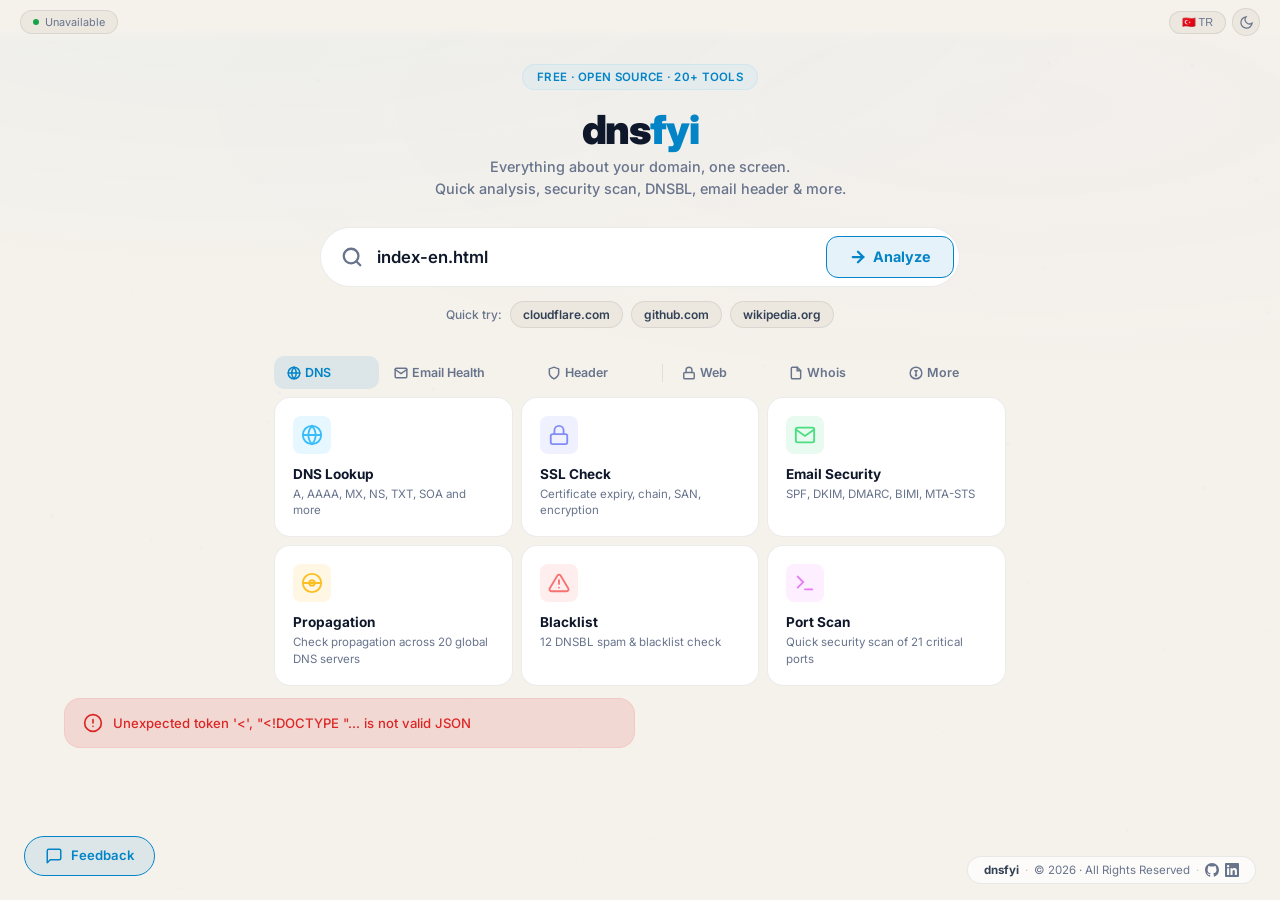
==== commit 3993d148: "v1.4.0: timeline v2, EN/TR restructure, language pill, footer copyright, clean up" ====
--- a/index-en.html
+++ b/index-en.html
@@ -9,14 +9,14 @@
 <meta name="author" content="Uğur Çivak">
 <meta name="robots" content="index, follow">
 <meta name="theme-color" content="#0f172a">
-<link rel="canonical" href="https://dnsfyi.com/en/">
-<link rel="alternate" hreflang="tr" href="https://dnsfyi.com/">
-<link rel="alternate" hreflang="en" href="https://dnsfyi.com/en/">
+<link rel="canonical" href="https://dnsfyi.com/">
+<link rel="alternate" hreflang="tr" href="https://dnsfyi.com/tr/">
+<link rel="alternate" hreflang="en" href="https://dnsfyi.com/">
 <link rel="alternate" hreflang="x-default" href="https://dnsfyi.com/">
 <meta property="og:title" content="dnsfyi — Free DNS Diagnostic Tool">
 <meta property="og:description" content="DNS, WHOIS, SSL, email security, port scanner, blacklist — all in one scored report. 20+ tools, free, no sign‑up.">
 <meta property="og:type" content="website">
-<meta property="og:url" content="https://dnsfyi.com/en/">
+<meta property="og:url" content="https://dnsfyi.com/">
 <meta property="og:site_name" content="dnsfyi">
 <meta property="og:locale" content="en_US">
 <meta name="twitter:card" content="summary_large_image">
@@ -27,8 +27,8 @@
 <link rel="preconnect" href="https://fonts.googleapis.com">
 <link href="https://fonts.googleapis.com/css2?family=Inter:wght@400;500;600;700;800;900&family=JetBrains+Mono:wght@400;500;600&display=swap" rel="stylesheet">
 <link rel="icon" type="image/svg+xml" href="data:image/svg+xml,%3Csvg xmlns='http://www.w3.org/2000/svg' viewBox='0 0 32 32'%3E%3Crect x='13' y='15' width='6' height='14' rx='3' fill='%2338bdf8'/%3E%3Ccircle cx='16' cy='7' r='5.5' stroke='%2338bdf8' stroke-width='2' fill='none'/%3E%3Ccircle cx='16' cy='7' r='2' fill='%2338bdf8'/%3E%3C/svg%3E">
-<link rel="manifest" href="/manifest.json">
-<link rel="stylesheet" href="style.css">
+
+<link rel="stylesheet" href="/style.css">
 <script defer src="/libs/html2canvas.min.js"></script>
 <script defer src="/libs/jspdf.umd.min.js"></script>
 </head>
@@ -101,8 +101,8 @@
     <svg width="15" height="15" viewBox="0 0 24 24" fill="none" stroke="currentColor" stroke-width="2.5" stroke-linecap="round"><path d="M4 4h16c1.1 0 2 .9 2 2v12c0 1.1-.9 2-2 2H4c-1.1 0-2-.9-2-2V6c0-1.1.9-2 2-2z"/><polyline points="22,6 12,13 2,6"/></svg>
     Email Health
   </button>
-  <button class="tab-btn" data-tab="email-header">
-    <svg width="15" height="15" viewBox="0 0 24 24" fill="none" stroke="currentColor" stroke-width="2.5" stroke-linecap="round"><polyline points="16 18 22 12 16 6"/><polyline points="8 6 2 12 8 18"/></svg>
+  <button class="tab-btn" data-tab="email-header-v2">
+    <svg width="15" height="15" viewBox="0 0 24 24" fill="none" stroke="currentColor" stroke-width="2.5" stroke-linecap="round"><path d="M12 22s8-4 8-10V5l-8-3-8 3v7c0 6 8 10 8 10z"/></svg>
     Header
   </button>
   <div class="tab-divider"></div>
@@ -302,34 +302,34 @@
   </div>
 </div>
 
-<!-- Panel: Email Header -->
-<div id="panel-email-header" class="tab-panel">
+<!-- Panel: Email Header v2 -->
+<div id="panel-email-header-v2" class="tab-panel">
   <div class="module-card">
     <div class="module-header">
       <div>
-        <h3 class="module-title">Header Analysis</h3>
-        <p class="module-desc">Paste raw email headers to view routing and security details</p>
+        <h3 class="module-title">Email Header Analysis <span style="font-size:0.7rem;color:var(--accent);font-weight:600;background:rgba(56,189,248,0.1);padding:2px 8px;border-radius:4px;margin-left:6px">v2</span></h3>
+        <p class="module-desc">Advanced email security analysis — phishing detection, security score, detailed timeline</p>
       </div>
     </div>
     <div style="padding:16px">
-      <textarea id="email-headers-input" class="email-headers-input" placeholder="Paste raw email headers here...
+      <textarea id="email-headers-input-v2" class="email-headers-input" placeholder="Paste raw email headers here...
 Received: from ...
 Authentication-Results: ...
 DKIM-Signature: ...
 From: ...
 To: ...
 Subject: ..." spellcheck="false"></textarea>
-      <button id="btn-analyze-email" class="btn-analyze" style="margin-top:12px;width:100%;justify-content:center">
-        <svg width="16" height="16" viewBox="0 0 24 24" fill="none" stroke="currentColor" stroke-width="3" stroke-linecap="round"><line x1="5" y1="12" x2="19" y2="12"/><polyline points="12 5 19 12 12 19"/></svg>
-        Analyze
+      <button id="btn-analyze-email-v2" class="btn-analyze" style="margin-top:12px;width:100%;justify-content:center">
+        <svg width="16" height="16" viewBox="0 0 24 24" fill="none" stroke="currentColor" stroke-width="3" stroke-linecap="round"><path d="M12 22s8-4 8-10V5l-8-3-8 3v7c0 6 8 10 8 10z"/></svg>
+        Security Analysis
       </button>
     </div>
     <div class="eh-examples">
       <span style="font-size:0.68rem;color:var(--text-muted);align-self:center">Examples:</span>
-      <button class="eh-example-btn" data-example="legit">Legit Email</button>
-      <button class="eh-example-btn" data-example="spam">Phishing Email</button>
-    </div>
-    <div id="results-email-header"></div>
+      <button class="eh-example-btn" data-example-v2="legit">Legit Email</button>
+      <button class="eh-example-btn" data-example-v2="spam">Phishing Email</button>
+    </div>
+    <div id="results-email-header-v2"></div>
   </div>
 </div>
 
@@ -401,7 +401,7 @@
   <div class="footer-inner">
     <span>dnsfyi</span>
     <span class="footer-sep">·</span>
-    <span>open source DNS diagnostic tool</span>
+    <span>© 2026 · All Rights Reserved</span>
     <span class="footer-sep">·</span>
     <a href="https://github.com/ugurcivak/dnsfyi" target="_blank" title="GitHub">
       <svg width="14" height="14" viewBox="0 0 24 24" fill="currentColor"><path d="M12 0C5.37 0 0 5.37 0 12c0 5.31 3.435 9.795 8.205 11.385.6.105.825-.255.825-.57 0-.285-.015-1.23-.015-2.235-3.015.555-3.795-.735-4.035-1.41-.135-.345-.72-1.41-1.23-1.695-.42-.225-1.02-.78-.015-.795.945-.015 1.62.87 1.845 1.23 1.08 1.815 2.805 1.305 3.495.99.105-.78.42-1.305.765-1.605-2.67-.3-5.46-1.335-5.46-5.925 0-1.305.465-2.385 1.23-3.225-.12-.3-.54-1.53.12-3.18 0 0 1.005-.315 3.3 1.23.96-.27 1.98-.405 3-.405s2.04.135 3 .405c2.295-1.56 3.3-1.23 3.3-1.23.66 1.65.24 2.88.12 3.18.765.84 1.23 1.905 1.23 3.225 0 4.605-2.805 5.625-5.475 5.925.435.375.81 1.095.81 2.22 0 1.605-.015 2.895-.015 3.3 0 .315.225.69.825.57A12.02 12.02 0 0024 12c0-6.63-5.37-12-12-12z"/></svg>
@@ -415,7 +415,7 @@
 <button id="scrollTopBtn" class="scroll-top-btn" title="Scroll to Top">
   <svg width="20" height="20" viewBox="0 0 24 24" fill="none" stroke="currentColor" stroke-width="2.5" stroke-linecap="round"><polyline points="18 15 12 9 6 15"/></svg>
 </button>
-<script src="script.js"></script>
+<script src="/script.js"></script>
 <a class="feedback-btn" href="mailto:feedback@dnsfyi.com" title="Feedback">
   <svg width="18" height="18" viewBox="0 0 24 24" fill="none" stroke="currentColor" stroke-width="2" stroke-linecap="round" stroke-linejoin="round">
     <path d="M21 15a2 2 0 01-2 2H7l-4 4V5a2 2 0 012-2h14a2 2 0 012 2z"/>
--- a/style.css
+++ b/style.css
@@ -535,7 +535,7 @@
 .toast.show { opacity: 1; transform: translateX(-50%) translateY(0); }
 
 /* ── Module Card ── */
-.module-card { max-width: 780px; margin: 8px auto 0; padding: 0 24px; }
+.module-card { max-width: 1200px; margin: 8px auto 0; padding: 0 24px; }
 .module-header {
   display: flex; align-items: flex-start; justify-content: space-between;
   gap: 16px; margin-bottom: 14px;
@@ -742,3 +742,348 @@
     transition-duration: 0.01ms !important;
   }
 }
+
+/* ── Email Header Analysis v2 ── */
+.eh-v2-score-card {
+  display: flex; align-items: center; gap: 24px;
+  padding: 24px; background: var(--bg-card); border: 1px solid var(--border);
+  border-radius: var(--radius-lg);
+}
+.eh-v2-score-left { display: flex; align-items: center; gap: 16px; flex-shrink: 0; }
+.eh-v2-score-ring { position: relative; width: 88px; height: 88px; flex-shrink: 0; }
+.eh-v2-score-value { position: absolute; inset: 0; display: flex; align-items: center; justify-content: center; font-size: 1.6rem; font-weight: 900; font-family: "JetBrains Mono", monospace; }
+.eh-v2-checks-grid { display: grid; grid-template-columns: 1fr 1fr; gap: 6px; flex: 1; }
+.eh-v2-check { display: flex; align-items: center; gap: 6px; padding: 8px 12px; border-radius: var(--radius-sm); font-size: 0.75rem; font-weight: 600; }
+.eh-v2-check-ok { background: var(--green-bg); color: var(--green); border: 1px solid rgba(74,222,128,0.15); }
+.eh-v2-check-fail { background: var(--red-bg); color: var(--red); border: 1px solid rgba(248,113,113,0.15); }
+.eh-v2-check-icon { font-weight: 800; font-size: 0.85rem; }
+.eh-v2-check-name { flex: 1; }
+.eh-v2-check-status { font-family: "JetBrains Mono", monospace; font-size: 0.65rem; opacity: 0.7; }
+
+.eh-v2-safety-banner {
+  padding: 16px 20px; border-radius: var(--radius-lg);
+  border: 1px solid; transition: all 0.2s;
+}
+
+.eh-v2-auth-card {
+  padding: 16px; background: var(--bg-card); border: 1px solid var(--border);
+  border-radius: var(--radius-lg); transition: border-color 0.2s;
+}
+.eh-v2-auth-card:hover { border-color: var(--border-strong); }
+.eh-v2-auth-header { display: flex; align-items: center; gap: 12px; margin-bottom: 12px; }
+.eh-v2-auth-icon { width: 40px; height: 40px; border-radius: var(--radius-sm); display: flex; align-items: center; justify-content: center; font-size: 1.2rem; font-weight: 800; flex-shrink: 0; }
+.eh-v2-auth-details { display: flex; flex-direction: column; gap: 6px; }
+.eh-v2-detail-row { display: flex; align-items: baseline; gap: 8px; padding: 4px 0; border-bottom: 1px solid var(--border); }
+.eh-v2-detail-row:last-child { border-bottom: none; }
+.eh-v2-detail-label { font-size: 0.7rem; color: var(--text-muted); min-width: 80px; flex-shrink: 0; font-weight: 600; }
+.eh-v2-detail-value { font-size: 0.78rem; color: var(--text); word-break: break-all; }
+
+.eh-v2-alerts-section { margin-top: 4px; }
+.eh-v2-alert { padding: 10px 14px; border-radius: var(--radius-sm); border-left: 3px solid; margin-bottom: 6px; }
+
+.eh-v2-timeline-section { margin-top: 4px; }
+@keyframes eh-v2-hop-fade-in {
+  from { opacity: 0.8; }
+  to { opacity: 1; }
+}
+
+/* ── Journey Timeline ── */
+.eh-v2-journey {
+  display: flex; flex-direction: column; gap: 0;
+  position: relative;
+  list-style: none;
+  padding: 0;
+  margin: 0;
+}
+.eh-v2-journey::before {
+  content: "";
+  position: absolute;
+  left: 19px;
+  top: 0;
+  bottom: 0;
+  width: 2px;
+  background: var(--border);
+  z-index: 0;
+}
+
+/* ── Journey Summary Bar ── */
+.eh-v2-journey-summary {
+  display: grid;
+  grid-template-columns: repeat(4, 1fr);
+  gap: 12px;
+  padding: 16px;
+  background: var(--bg-elevated);
+  border: 1px solid var(--border);
+  border-radius: var(--radius-md);
+  margin-bottom: 20px;
+}
+.eh-v2-journey-stat {
+  text-align: center;
+}
+.eh-v2-journey-stat-value {
+  font-size: 1.4rem;
+  font-weight: 800;
+  font-family: "JetBrains Mono", monospace;
+  color: var(--text);
+}
+.eh-v2-journey-stat-value.warning {
+  color: var(--yellow);
+}
+.eh-v2-journey-stat-value.danger {
+  color: var(--red);
+}
+.eh-v2-journey-stat-value.success {
+  color: var(--green);
+}
+.eh-v2-journey-stat-label {
+  font-size: 0.62rem;
+  text-transform: uppercase;
+  letter-spacing: 0.08em;
+  color: var(--text-muted);
+  margin-top: 4px;
+  font-weight: 600;
+}
+
+.eh-v2-hop-card {
+  display: flex; gap: 0;
+  opacity: 0; animation: eh-v2-hop-fade-in 0.2s ease forwards;
+  transition: transform 0.2s ease;
+}
+.eh-v2-hop-card:hover {
+  transform: translateX(4px);
+}
+.eh-v2-hop-card-left {
+  display: flex; flex-direction: column; align-items: center;
+  width: 40px; flex-shrink: 0; position: relative;
+}
+.eh-v2-hop-card-num {
+  width: 32px; height: 32px; border-radius: 50%;
+  background: var(--bg-elevated);
+  border: 2px solid var(--accent);
+  display: flex; align-items: center; justify-content: center;
+  font-size: 0.8rem; font-weight: 700; flex-shrink: 0; z-index: 1;
+}
+.eh-v2-hop-card-num.eh-v2-hop-num-internal {
+  border-color: var(--accent);
+  color: var(--accent);
+  background: rgba(2, 132, 199, 0.05);
+}
+.eh-v2-hop-card-num.eh-v2-hop-num-external {
+  border-color: var(--yellow);
+  color: var(--yellow);
+  background: rgba(217, 119, 6, 0.05);
+}
+.eh-v2-hop-card-body {
+  flex: 1; min-width: 0; padding: 0 0 20px 10px;
+}
+.eh-v2-hop-card-header {
+  display: flex; align-items: center; gap: 8px; flex-wrap: wrap;
+  margin-bottom: 4px;
+}
+.eh-v2-hop-card-name { font-weight: 700; font-size: 0.85rem; color: var(--text); }
+.eh-v2-hop-card-badges { display: flex; gap: 4px; flex-wrap: wrap; margin-bottom: 4px; }
+.eh-v2-hop-chip {
+  display: inline-flex; align-items: center; gap: 2px;
+  padding: 2px 8px; border-radius: 4px;
+  font-size: 0.65rem; font-weight: 600;
+  background: rgba(148,163,184,0.08); border: 1px solid var(--border);
+  color: var(--text-secondary);
+}
+.eh-v2-hop-type-badge {
+  font-size: 0.58rem;
+  font-weight: 700;
+  text-transform: uppercase;
+  letter-spacing: 0.06em;
+  padding: 2px 8px;
+  border-radius: 4px;
+  margin-left: auto;
+}
+.eh-v2-hop-type-badge-internal {
+  color: var(--accent);
+  background: rgba(2, 132, 199, 0.1);
+}
+.eh-v2-hop-type-badge-external {
+  color: var(--yellow);
+  background: rgba(217, 119, 6, 0.1);
+}
+.eh-v2-hop-chip-geo {
+  color: var(--text-secondary);
+  background: rgba(99, 102, 241, 0.06);
+  border-color: rgba(99, 102, 241, 0.15);
+}
+.eh-v2-hop-chip-asn {
+  color: var(--accent);
+  background: rgba(2, 132, 199, 0.06);
+  border-color: rgba(2, 132, 199, 0.15);
+}
+.eh-v2-hop-card-meta {
+  display: flex; gap: 8px; flex-wrap: wrap;
+  font-size: 0.68rem; color: var(--text-muted);
+}
+.eh-v2-hop-card-warn { font-size: 0.68rem; color: var(--red); margin-top: 4px; font-weight: 600; }
+
+/* ── Endpoints ── */
+.eh-v2-endpoint {
+  display: flex; gap: 0; align-items: flex-start;
+  opacity: 0; animation: eh-v2-hop-fade-in 0.2s ease forwards;
+}
+.eh-v2-endpoint-marker {
+  width: 40px; flex-shrink: 0;
+  display: flex; justify-content: center;
+  padding-top: 2px;
+}
+.eh-v2-endpoint-marker span {
+  width: 28px; height: 28px; border-radius: 50%;
+  background: var(--bg-elevated);
+  border: 2px solid var(--border);
+  display: flex; align-items: center; justify-content: center;
+  font-size: 1rem; z-index: 1;
+}
+.eh-v2-endpoint-content {
+  display: flex; align-items: center; gap: 10px;
+  padding: 8px 14px; background: var(--bg-elevated);
+  border: 1px solid var(--border); border-radius: var(--radius-sm);
+  flex: 1; min-width: 0;
+  margin-bottom: 6px;
+}
+.eh-v2-endpoint-text { min-width: 0; }
+.eh-v2-endpoint-label {
+  font-size: 0.6rem; color: var(--text-muted); letter-spacing: 0.1em;
+  font-weight: 600; margin-bottom: 2px;
+}
+.eh-v2-endpoint-addr {
+  font-size: 0.78rem; color: var(--text); font-weight: 600;
+  word-break: break-all;
+}
+
+/* ── Hop Arrow ── */
+.eh-v2-hop-arrow {
+  display: flex; gap: 0;
+  padding: 2px 0 6px 0;
+  opacity: 0; animation: eh-v2-hop-fade-in 0.2s ease forwards;
+}
+.eh-v2-hop-arrow-spacer {
+  width: 40px; flex-shrink: 0;
+}
+.eh-v2-hop-arrow-content {
+  display: flex; align-items: center; gap: 8px;
+}
+.eh-v2-hop-arrow-label {
+  font-size: 0.72rem; font-weight: 700;
+  font-family: "JetBrains Mono", monospace;
+}
+
+.eh-v2-hop-chip-delay {
+  font-weight: 700;
+}
+.eh-v2-hop-chip-cipher {
+  font-family: "JetBrains Mono", monospace;
+  font-size: 0.62rem;
+}
+
+.eh-v2-ip-grid { display: grid; grid-template-columns: repeat(auto-fill, minmax(220px, 1fr)); gap: 8px; }
+.eh-v2-ip-card { padding: 10px 14px; background: var(--bg-elevated); border: 1px solid var(--border); border-radius: var(--radius-sm); }
+
+@media (max-width: 640px) {
+  .eh-v2-score-card { flex-direction: column; align-items: flex-start; gap: 16px; padding: 16px; }
+  .eh-v2-checks-grid { grid-template-columns: 1fr; }
+  .eh-v2-ip-grid { grid-template-columns: 1fr; }
+  .eh-v2-attachment-grid { grid-template-columns: 1fr; }
+  .eh-v2-journey-summary { grid-template-columns: repeat(2, 1fr); }
+  .eh-v2-hop-card-left, .eh-v2-endpoint-marker, .eh-v2-hop-arrow-spacer { width: 34px; }
+  .eh-v2-journey::before { left: 16px; }
+  .eh-v2-hop-card-num { width: 26px; height: 26px; font-size: 0.7rem; }
+  .eh-v2-endpoint-marker span { width: 24px; height: 24px; font-size: 0.9rem; }
+  .eh-v2-hop-card-body { padding-left: 8px; }
+}
+
+/* ── Attachment ── */
+.eh-v2-attachment-section { margin-top: 4px; }
+.eh-v2-attachment-grid { display: grid; grid-template-columns: repeat(auto-fill, minmax(200px, 1fr)); gap: 8px; }
+.eh-v2-attachment-item {
+  display: flex; align-items: center; gap: 10px;
+  padding: 10px 14px; background: var(--bg-elevated);
+  border: 1px solid var(--border); border-radius: var(--radius-sm);
+  transition: border-color 0.2s;
+}
+.eh-v2-attachment-item:hover { border-color: var(--border-strong); }
+.eh-v2-attachment-danger { background: var(--red-bg); border-color: rgba(248,113,113,0.3); }
+.eh-v2-attachment-icon { font-size: 1.5rem; flex-shrink: 0; }
+.eh-v2-attachment-info { flex: 1; min-width: 0; }
+.eh-v2-attachment-name { font-size: 0.8rem; font-weight: 600; word-break: break-all; }
+.eh-v2-attachment-meta { font-size: 0.65rem; color: var(--text-muted); margin-top: 2px; }
+.eh-v2-attachment-warning { font-size: 0.7rem; color: var(--red); font-weight: 600; flex-shrink: 0; }
+.eh-v2-attachment-card {
+  display: flex; align-items: center; gap: 10px;
+  padding: 12px 16px; background: var(--bg-elevated);
+  border: 1px solid var(--border); border-radius: var(--radius-sm);
+  font-size: 0.78rem; color: var(--text-secondary);
+}
+.eh-v2-attachment-none { border-style: dashed; }
+
+/* ── Spam Score ── */
+.eh-v2-spam-card {
+  padding: 16px; border-radius: var(--radius-lg);
+  border: 1px solid; transition: all 0.2s;
+}
+.eh-v2-spam-header { display: flex; align-items: center; gap: 8px; margin-bottom: 10px; }
+.eh-v2-spam-bar { height: 8px; background: var(--bg-elevated); border-radius: 4px; overflow: hidden; margin-bottom: 8px; }
+.eh-v2-spam-fill { height: 100%; border-radius: 4px; transition: width 0.5s ease; }
+.eh-v2-spam-details { display: flex; align-items: center; font-size: 0.75rem; color: var(--text-secondary); flex-wrap: wrap; gap: 4px; }
+
+/* ── Calendar Badge ── */
+.eh-v2-calendar-badge {
+  display: flex; align-items: center; gap: 8px;
+  padding: 10px 14px; background: rgba(129,140,248,0.08);
+  border: 1px solid rgba(129,140,248,0.2); border-radius: var(--radius-sm);
+  font-size: 0.75rem; font-weight: 600; color: var(--accent2);
+}
+
+/* ── Newsletter Badge ── */
+.eh-v2-newsletter-badge {
+  display: flex; align-items: center; gap: 8px;
+  padding: 10px 14px; background: rgba(56,189,248,0.08);
+  border: 1px solid rgba(56,189,248,0.2); border-radius: var(--radius-sm);
+  font-size: 0.75rem; font-weight: 600; color: var(--accent);
+}
+
+/* ── Language Suggestion Pill ── */
+.lang-suggestion {
+  position: fixed;
+  bottom: 24px;
+  right: 24px;
+  z-index: 9999;
+  display: flex;
+  align-items: center;
+  gap: 8px;
+  padding: 12px 18px;
+  background: var(--bg-card);
+  border: 1px solid var(--border-strong);
+  border-radius: var(--radius-lg);
+  box-shadow: 0 4px 20px rgba(0,0,0,0.1);
+  font-size: 0.8rem;
+  font-weight: 600;
+  color: var(--text);
+  cursor: pointer;
+  transition: opacity 0.5s ease;
+  animation: lang-suggestion-slide 0.3s ease;
+}
+@keyframes lang-suggestion-slide {
+  from { transform: translateY(20px); opacity: 0; }
+  to { transform: translateY(0); opacity: 1; }
+}
+.lang-suggestion:hover {
+  border-color: var(--accent);
+  box-shadow: 0 6px 24px rgba(0,0,0,0.15);
+}
+.lang-suggestion-close {
+  font-size: 1.2rem;
+  line-height: 1;
+  color: var(--text-muted);
+  padding: 0 4px;
+  margin-left: 4px;
+  transition: color 0.2s;
+}
+.lang-suggestion-close:hover {
+  color: var(--text);
+}
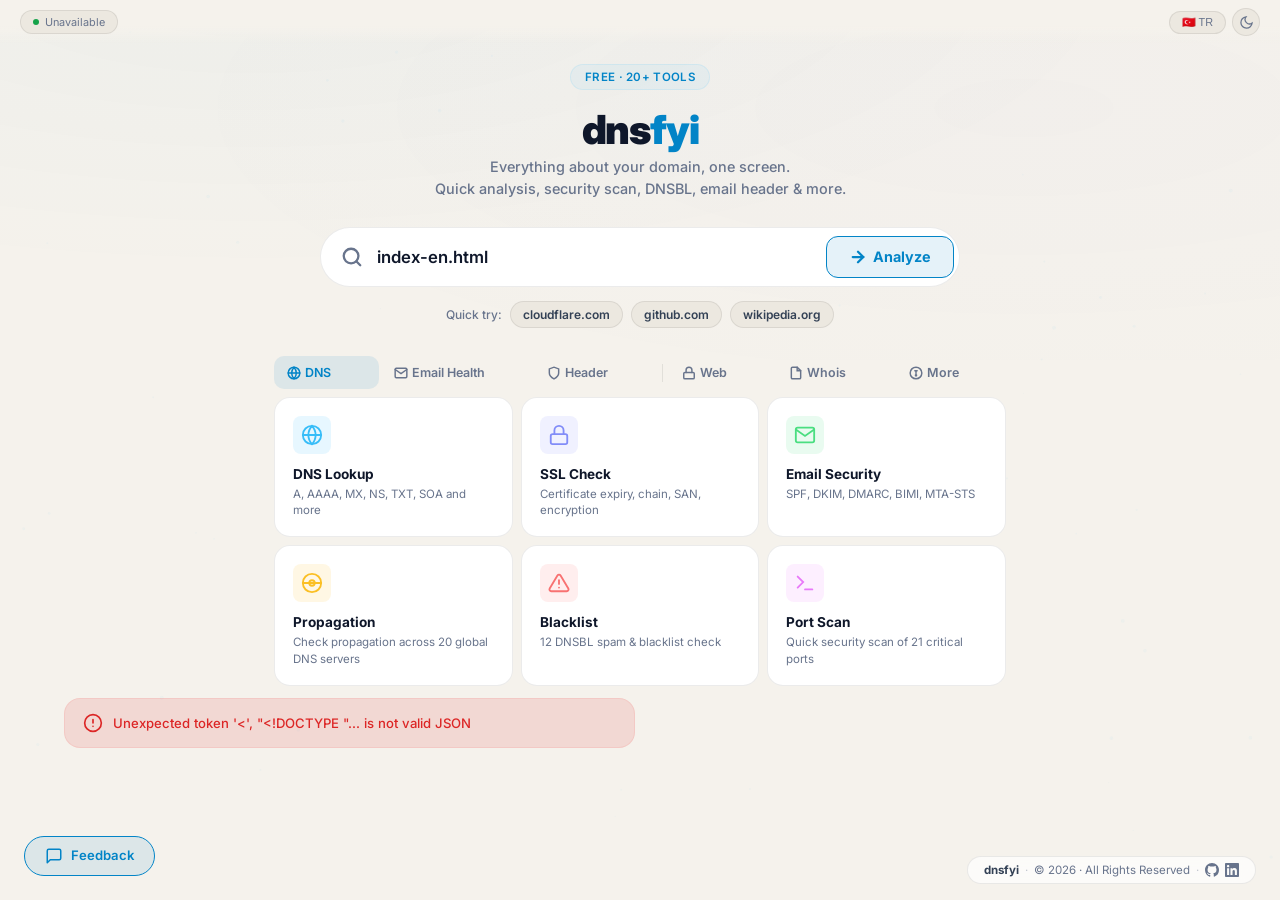
==== commit 2ab7cc2e: "hero badge: remove open source, sync" ====
--- a/index-en.html
+++ b/index-en.html
@@ -3,7 +3,7 @@
 <head>
 <meta charset="UTF-8">
 <meta name="viewport" content="width=device-width, initial-scale=1.0">
-<title>dnsfyi — Free DNS Diagnostic Tool (20+ Tools)</title>
+<title>dnsfyi — Free DNS Lookup &amp; Domain Analysis Tool (20+ Tools)</title>
 <meta name="description" content="dnsfyi — Free DNS diagnostic tool. DNS lookup, WHOIS, SSL check, email security, port scanner, DNSBL blacklist, typosquatting detection. 20+ tools, no sign‑up required.">
 <meta name="keywords" content="DNS lookup, domain analysis, WHOIS, SSL check, blacklist, DNSBL, email security, SPF, DKIM, DMARC, port scanner, DNS tools">
 <meta name="author" content="Uğur Çivak">
@@ -55,7 +55,7 @@
 
 <!-- Hero -->
 <section class="hero" id="hero">
-  <div class="hero-badge">Free · Open Source · 20+ Tools</div>
+  <div class="hero-badge">Free · 20+ Tools</div>
   <div class="hero-brand">
     <div>
       <h1 class="hero-title">dns<span class="fyi">fyi</span></h1>
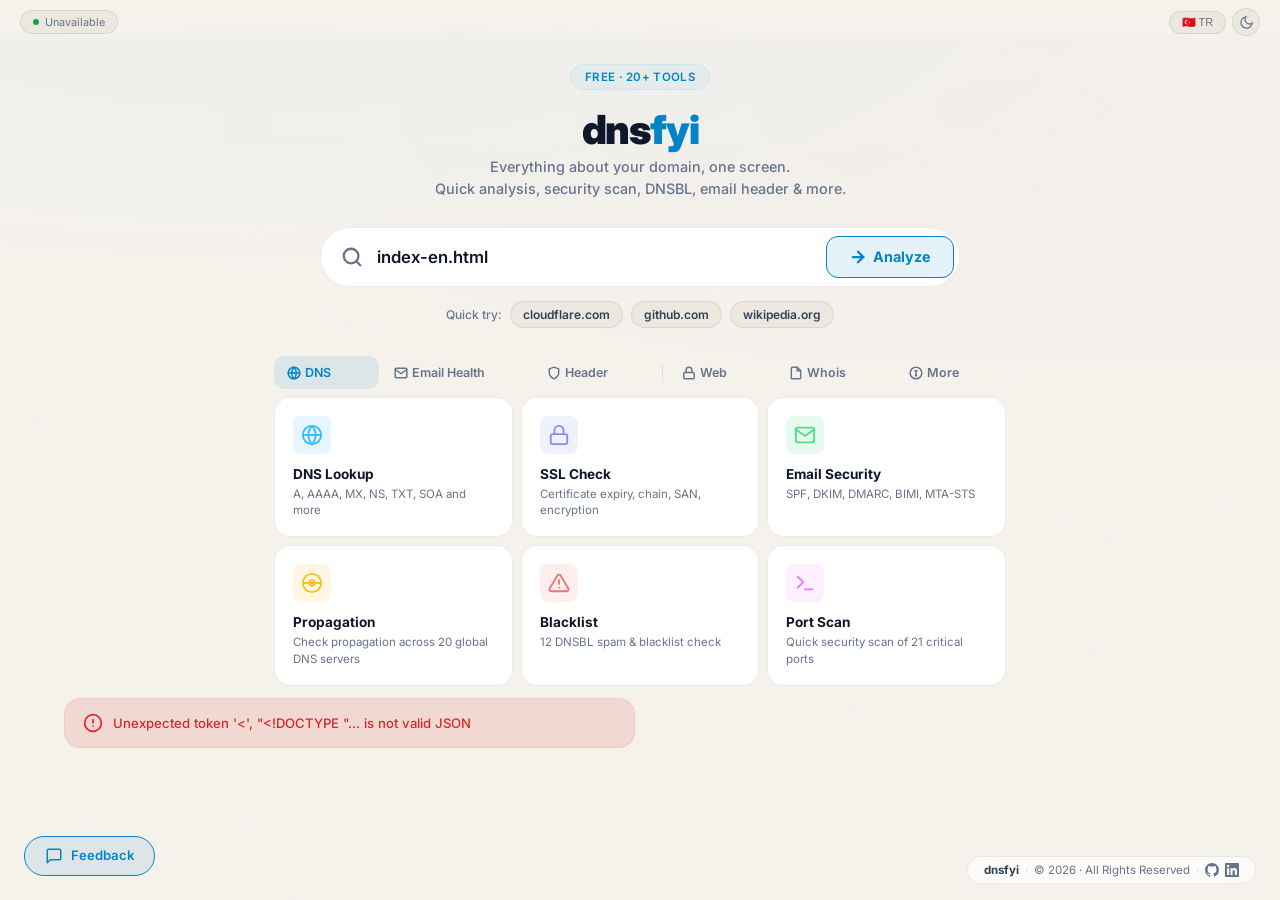
==== commit 577e792e: "tab urls english, noindex, sync" ====
--- a/index-en.html
+++ b/index-en.html
@@ -7,7 +7,7 @@
 <meta name="description" content="dnsfyi — Free DNS diagnostic tool. DNS lookup, WHOIS, SSL check, email security, port scanner, DNSBL blacklist, typosquatting detection. 20+ tools, no sign‑up required.">
 <meta name="keywords" content="DNS lookup, domain analysis, WHOIS, SSL check, blacklist, DNSBL, email security, SPF, DKIM, DMARC, port scanner, DNS tools">
 <meta name="author" content="Uğur Çivak">
-<meta name="robots" content="index, follow">
+<meta name="robots" content="noindex, nofollow">
 <meta name="theme-color" content="#0f172a">
 <link rel="canonical" href="https://dnsfyi.com/">
 <link rel="alternate" hreflang="tr" href="https://dnsfyi.com/tr/">
